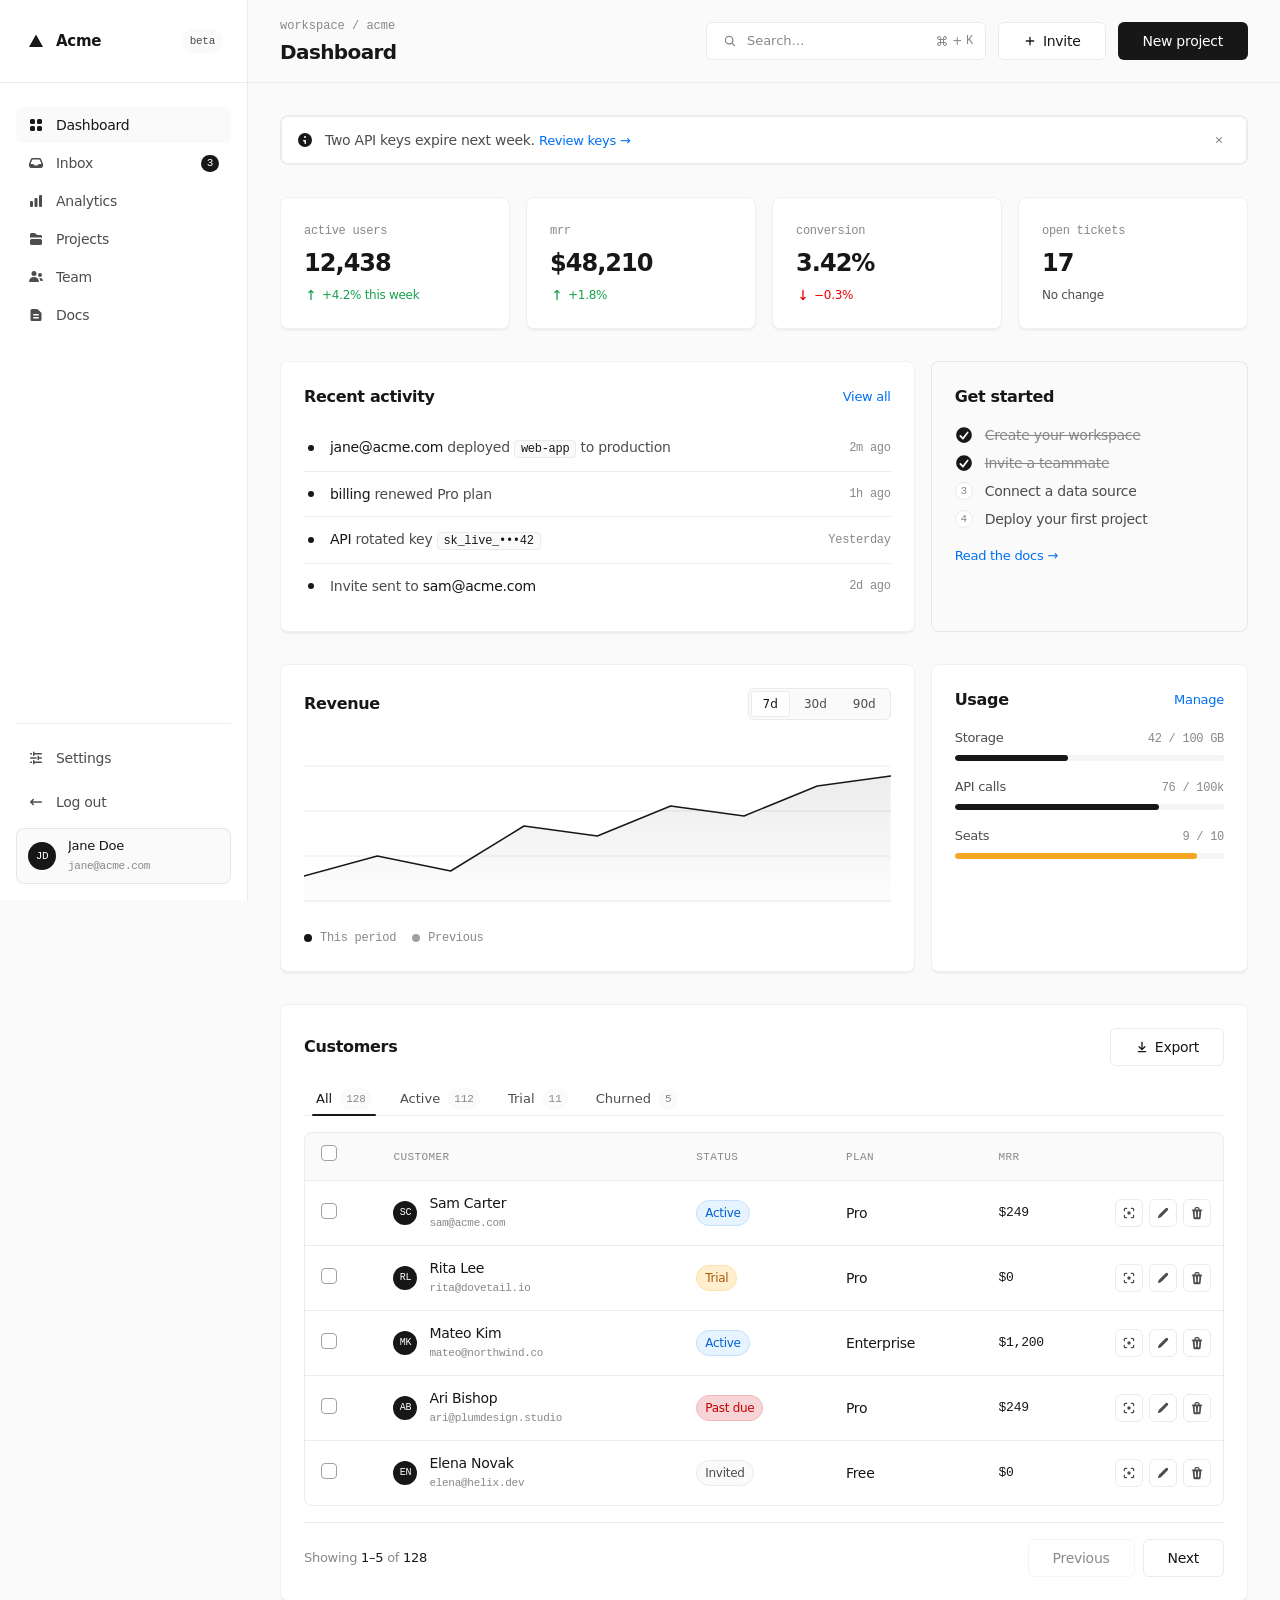
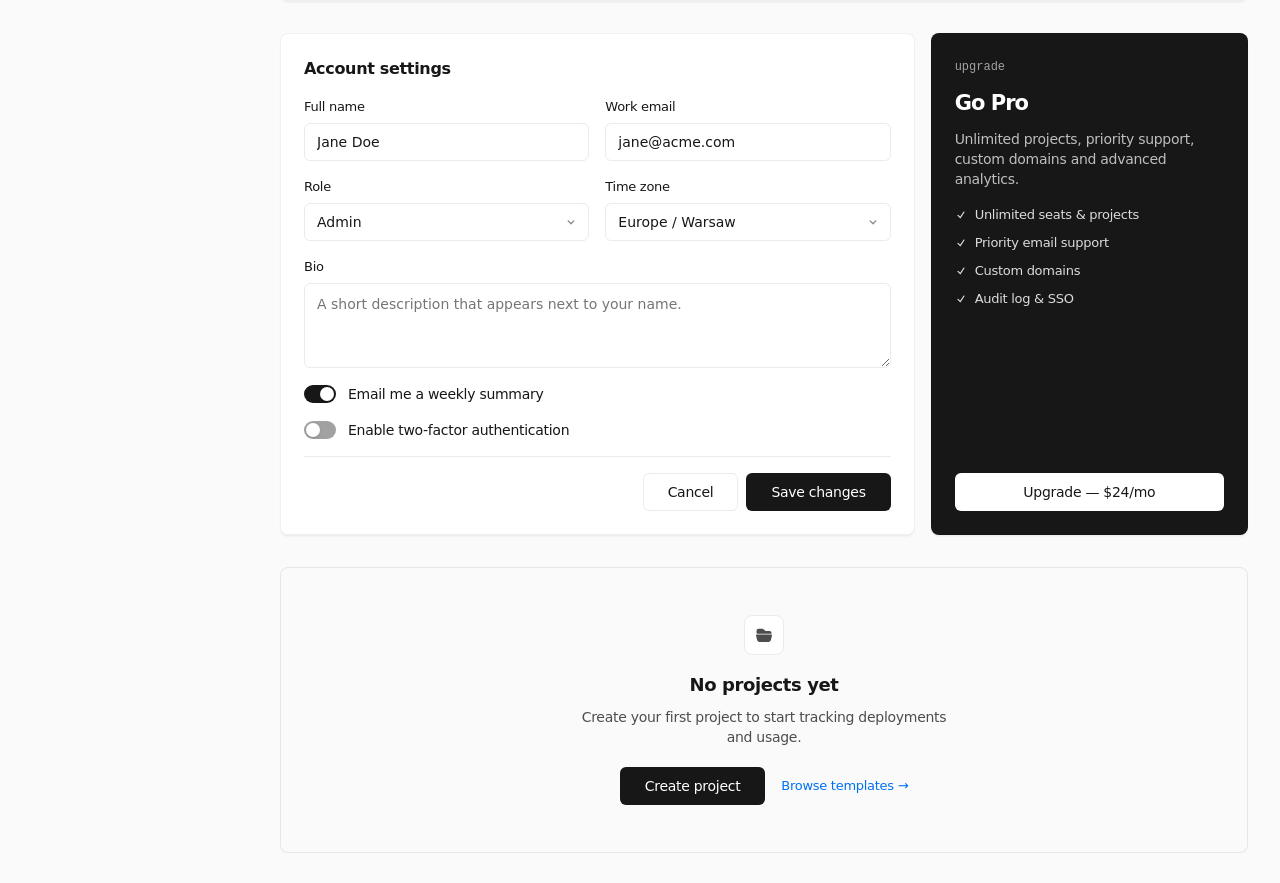
==== dashboard.html @ 56c43ab3 "updated pages" ====
<!doctype html>
<html lang="en">
  <head>
    <meta charset="utf-8" />
    <meta name="viewport" content="width=device-width, initial-scale=1" />
    <title>Dashboard — SaaS Template</title>
    <link rel="stylesheet" href="styles.css" />
  </head>
  <body>
    <a class="skip-link" href="#main">Skip to content</a>

    <div class="app">
      <!-- ─────────────── SIDEBAR ─────────────── -->
      <aside class="sidebar" id="sidebar" aria-label="Primary">
        <div class="sidebar__brand">
          <span class="brand-mark" aria-hidden="true">
            <!-- triangle logo -->
            <svg viewBox="0 0 16 16" fill="currentColor" aria-hidden="true">
              <path d="M8 1.5 15 14H1L8 1.5Z" />
            </svg>
          </span>
          <span class="brand-name">Acme</span>
          <span class="brand-badge">beta</span>
        </div>

        <nav class="sidebar__nav" aria-label="Main">
          <ul>
            <li>
              <a class="nav-row is-active" href="#" aria-current="page">
                <!-- heroicons:micro squares-2x2 -->
                <svg class="nav-row__icon" viewBox="0 0 16 16" fill="currentColor" aria-hidden="true">
                  <path d="M3.5 2A1.5 1.5 0 0 0 2 3.5v2A1.5 1.5 0 0 0 3.5 7h2A1.5 1.5 0 0 0 7 5.5v-2A1.5 1.5 0 0 0 5.5 2h-2ZM3.5 9A1.5 1.5 0 0 0 2 10.5v2A1.5 1.5 0 0 0 3.5 14h2A1.5 1.5 0 0 0 7 12.5v-2A1.5 1.5 0 0 0 5.5 9h-2ZM9 3.5A1.5 1.5 0 0 1 10.5 2h2A1.5 1.5 0 0 1 14 3.5v2A1.5 1.5 0 0 1 12.5 7h-2A1.5 1.5 0 0 1 9 5.5v-2ZM10.5 9A1.5 1.5 0 0 0 9 10.5v2a1.5 1.5 0 0 0 1.5 1.5h2a1.5 1.5 0 0 0 1.5-1.5v-2A1.5 1.5 0 0 0 12.5 9h-2Z" />
                </svg>
                <span>Dashboard</span>
              </a>
            </li>
            <li>
              <a class="nav-row" href="#">
                <!-- heroicons:micro inbox -->
                <svg class="nav-row__icon" viewBox="0 0 16 16" fill="currentColor" aria-hidden="true">
                  <path fill-rule="evenodd" d="M4.784 3A2.25 2.25 0 0 0 2.68 4.449L1.147 8.475A2.25 2.25 0 0 0 1 9.276v1.474A2.25 2.25 0 0 0 3.25 13h9.5A2.25 2.25 0 0 0 15 10.75V9.276c0-.274-.05-.545-.147-.801l-1.534-4.026A2.25 2.25 0 0 0 11.216 3H4.784Zm-.701 1.983a.75.75 0 0 1 .7-.483h6.433a.75.75 0 0 1 .701.483L13.447 9h-2.412a1 1 0 0 0-.832.445l-.406.61a1 1 0 0 1-.832.445h-1.93a1 1 0 0 1-.832-.445l-.406-.61A1 1 0 0 0 4.965 9H2.553l1.53-4.017Z" clip-rule="evenodd" />
                </svg>
                <span>Inbox</span>
                <span class="nav-row__badge">3</span>
              </a>
            </li>
            <li>
              <a class="nav-row" href="#">
                <!-- heroicons:micro chart-bar -->
                <svg class="nav-row__icon" viewBox="0 0 16 16" fill="currentColor" aria-hidden="true">
                  <path d="M12 2a1 1 0 0 0-1 1v10a1 1 0 0 0 1 1h1a1 1 0 0 0 1-1V3a1 1 0 0 0-1-1h-1ZM6.5 6a1 1 0 0 1 1-1h1a1 1 0 0 1 1 1v7a1 1 0 0 1-1 1h-1a1 1 0 0 1-1-1V6ZM2 9a1 1 0 0 1 1-1h1a1 1 0 0 1 1 1v4a1 1 0 0 1-1 1H3a1 1 0 0 1-1-1V9Z" />
                </svg>
                <span>Analytics</span>
              </a>
            </li>
            <li>
              <a class="nav-row" href="#">
                <!-- heroicons:micro folder -->
                <svg class="nav-row__icon" viewBox="0 0 16 16" fill="currentColor" aria-hidden="true">
                  <path d="M2 3.5A1.5 1.5 0 0 1 3.5 2h2.879a1.5 1.5 0 0 1 1.06.44l1.122 1.12A1.5 1.5 0 0 0 9.62 4H12.5A1.5 1.5 0 0 1 14 5.5v1.401a2.986 2.986 0 0 0-1.5-.401h-9c-.546 0-1.059.146-1.5.401V3.5ZM2 9.5v3A1.5 1.5 0 0 0 3.5 14h9a1.5 1.5 0 0 0 1.5-1.5v-3A1.5 1.5 0 0 0 12.5 8h-9A1.5 1.5 0 0 0 2 9.5Z" />
                </svg>
                <span>Projects</span>
              </a>
            </li>
            <li>
              <a class="nav-row" href="#">
                <!-- heroicons:micro users -->
                <svg class="nav-row__icon" viewBox="0 0 16 16" fill="currentColor" aria-hidden="true">
                  <path d="M8.5 4.5a2.5 2.5 0 1 1-5 0 2.5 2.5 0 0 1 5 0ZM10.9 12.006c.11.542-.348.994-.9.994H2c-.553 0-1.01-.452-.902-.994a5.002 5.002 0 0 1 9.803 0ZM14.002 12h-1.59a2.556 2.556 0 0 0-.04-.29 6.476 6.476 0 0 0-1.167-2.603 3.002 3.002 0 0 1 3.633 1.911c.18.522-.283.982-.836.982ZM12 8a2 2 0 1 0 0-4 2 2 0 0 0 0 4Z" />
                </svg>
                <span>Team</span>
              </a>
            </li>
            <li>
              <a class="nav-row" href="#">
                <!-- heroicons:micro document-text -->
                <svg class="nav-row__icon" viewBox="0 0 16 16" fill="currentColor" aria-hidden="true">
                  <path fill-rule="evenodd" d="M4 2a1.5 1.5 0 0 0-1.5 1.5v9A1.5 1.5 0 0 0 4 14h8a1.5 1.5 0 0 0 1.5-1.5V6.621a1.5 1.5 0 0 0-.44-1.06L9.94 2.439A1.5 1.5 0 0 0 8.878 2H4Zm1 5.75A.75.75 0 0 1 5.75 7h4.5a.75.75 0 0 1 0 1.5h-4.5A.75.75 0 0 1 5 7.75Zm0 3a.75.75 0 0 1 .75-.75h4.5a.75.75 0 0 1 0 1.5h-4.5a.75.75 0 0 1-.75-.75Z" clip-rule="evenodd" />
                </svg>
                <span>Docs</span>
              </a>
            </li>
          </ul>
        </nav>

        <!-- ─── footer of sidebar: settings + user + logout ─── -->
        <div class="sidebar__foot">
          <a class="nav-row" href="#">
            <!-- heroicons:micro adjustments-horizontal -->
            <svg class="nav-row__icon" viewBox="0 0 16 16" fill="currentColor" aria-hidden="true">
              <path d="M6.5 2.25a.75.75 0 0 0-1.5 0v3a.75.75 0 0 0 1.5 0V4.5h6.75a.75.75 0 0 0 0-1.5H6.5v-.75ZM11 6.5a.75.75 0 0 0-1.5 0v3a.75.75 0 0 0 1.5 0v-.75h2.25a.75.75 0 0 0 0-1.5H11V6.5ZM5.75 10a.75.75 0 0 1 .75.75v.75h6.75a.75.75 0 0 1 0 1.5H6.5v.75a.75.75 0 0 1-1.5 0v-3a.75.75 0 0 1 .75-.75ZM2.75 7.25H8.5v1.5H2.75a.75.75 0 0 1 0-1.5ZM4 3H2.75a.75.75 0 0 0 0 1.5H4V3ZM2.75 11.5H4V13H2.75a.75.75 0 0 1 0-1.5Z" />
            </svg>
            <span>Settings</span>
          </a>

          <a class="nav-row" href="#" id="signOut">
            <!-- heroicons:micro arrow-long-left -->
            <svg class="nav-row__icon" viewBox="0 0 16 16" fill="currentColor" aria-hidden="true">
              <path fill-rule="evenodd" d="M14 8a.75.75 0 0 1-.75.75H4.56l1.22 1.22a.75.75 0 1 1-1.06 1.06l-2.5-2.5a.75.75 0 0 1 0-1.06l2.5-2.5a.75.75 0 0 1 1.06 1.06L4.56 7.25h8.69A.75.75 0 0 1 14 8Z" clip-rule="evenodd" />
            </svg>
            <span>Log out</span>
          </a>

          <div class="user-card">
            <span class="avatar" aria-hidden="true">JD</span>
            <span class="user-card__meta">
              <span class="user-card__name">Jane Doe</span>
              <span class="user-card__email">jane@acme.com</span>
            </span>
          </div>
        </div>
      </aside>

      <!-- ─────────────── MAIN ─────────────── -->
      <main class="main" id="main">
        <!-- top bar -->
        <header class="topbar">
          <button class="menu-toggle" type="button" aria-label="Open menu" aria-controls="sidebar" aria-expanded="false">
            <!-- heroicons:micro bars-3 -->
            <svg viewBox="0 0 16 16" fill="currentColor" aria-hidden="true">
              <path fill-rule="evenodd" d="M2 3.75A.75.75 0 0 1 2.75 3h10.5a.75.75 0 0 1 0 1.5H2.75A.75.75 0 0 1 2 3.75ZM2 8a.75.75 0 0 1 .75-.75h10.5a.75.75 0 0 1 0 1.5H2.75A.75.75 0 0 1 2 8Zm0 4.25a.75.75 0 0 1 .75-.75h10.5a.75.75 0 0 1 0 1.5H2.75a.75.75 0 0 1-.75-.75Z" clip-rule="evenodd" />
            </svg>
          </button>
          <div class="topbar__title">
            <span class="eyebrow">Workspace / Acme</span>
            <h1>Dashboard</h1>
          </div>

          <div class="topbar__actions">
            <label class="search">
              <svg viewBox="0 0 16 16" fill="currentColor" aria-hidden="true">
                <path fill-rule="evenodd" d="M9.965 11.026a5 5 0 1 1 1.06-1.06l2.755 2.754a.75.75 0 1 1-1.06 1.06l-2.755-2.754ZM10.5 7a3.5 3.5 0 1 1-7 0 3.5 3.5 0 0 1 7 0Z" clip-rule="evenodd" />
              </svg>
              <input type="search" placeholder="Search…" aria-label="Search" />
              <span class="kbd-group" aria-hidden="true">
                <kbd>
                  <svg viewBox="0 0 16 16" fill="none" stroke="currentColor" stroke-width="1.33" stroke-linecap="round" stroke-linejoin="round" aria-hidden="true">
                    <path d="M12 2a2 2 0 0 0-2 2v8a2 2 0 0 0 2 2 2 2 0 0 0 2-2 2 2 0 0 0-2-2H4a2 2 0 0 0-2 2 2 2 0 0 0 2 2 2 2 0 0 0 2-2V4a2 2 0 0 0-2-2 2 2 0 0 0-2 2 2 2 0 0 0 2 2h8a2 2 0 0 0 2-2 2 2 0 0 0-2-2z" />
                  </svg>
                </kbd>
                <span class="kbd-sep">+</span>
                <kbd>K</kbd>
              </span>
            </label>
            <button class="btn btn--secondary" type="button">
              <!-- heroicons:micro plus -->
              <svg viewBox="0 0 16 16" fill="currentColor" aria-hidden="true">
                <path d="M8.75 3.75a.75.75 0 0 0-1.5 0v3.5h-3.5a.75.75 0 0 0 0 1.5h3.5v3.5a.75.75 0 0 0 1.5 0v-3.5h3.5a.75.75 0 0 0 0-1.5h-3.5v-3.5Z" />
              </svg>
              Invite
            </button>
            <button class="btn btn--primary" type="button">New project</button>
          </div>
        </header>

        <!-- content -->
        <section class="content">
          <!-- ─── alert banner ─── -->
          <div class="alert" role="status">
            <svg class="alert__icon" viewBox="0 0 16 16" fill="currentColor" aria-hidden="true">
              <path fill-rule="evenodd" d="M15 8A7 7 0 1 1 1 8a7 7 0 0 1 14 0ZM9 5a1 1 0 1 1-2 0 1 1 0 0 1 2 0ZM6.75 8a.75.75 0 0 0 0 1.5h.75v1.75a.75.75 0 0 0 1.5 0v-2.5A.75.75 0 0 0 8.25 8h-1.5Z" clip-rule="evenodd" />
            </svg>
            <span class="alert__msg">
              Two API keys expire next week.
              <a class="link" href="#">Review keys →</a>
            </span>
            <button class="alert__close" type="button" aria-label="Dismiss">
              <!-- heroicons:micro x-mark -->
              <svg viewBox="0 0 16 16" fill="currentColor" aria-hidden="true">
                <path d="M5.28 4.22a.75.75 0 0 0-1.06 1.06L6.94 8l-2.72 2.72a.75.75 0 1 0 1.06 1.06L8 9.06l2.72 2.72a.75.75 0 1 0 1.06-1.06L9.06 8l2.72-2.72a.75.75 0 0 0-1.06-1.06L8 6.94 5.28 4.22Z" />
              </svg>
            </button>
          </div>

          <!-- stat row -->
          <div class="stat-grid">
            <article class="stat-card">
              <span class="stat-card__label">Active users</span>
              <span class="stat-card__value">12,438</span>
              <span class="stat-card__delta is-up">
                <svg class="stat-card__delta-icon" viewBox="0 0 16 16" fill="currentColor" aria-hidden="true">
                  <path fill-rule="evenodd" d="M8 14a.75.75 0 0 0 .75-.75V4.56l1.22 1.22a.75.75 0 1 0 1.06-1.06l-2.5-2.5a.75.75 0 0 0-1.06 0l-2.5 2.5a.75.75 0 0 0 1.06 1.06l1.22-1.22v8.69c0 .414.336.75.75.75Z" clip-rule="evenodd" />
                </svg>
                +4.2% this week
              </span>
            </article>
            <article class="stat-card">
              <span class="stat-card__label">MRR</span>
              <span class="stat-card__value">$48,210</span>
              <span class="stat-card__delta is-up">
                <svg class="stat-card__delta-icon" viewBox="0 0 16 16" fill="currentColor" aria-hidden="true">
                  <path fill-rule="evenodd" d="M8 14a.75.75 0 0 0 .75-.75V4.56l1.22 1.22a.75.75 0 1 0 1.06-1.06l-2.5-2.5a.75.75 0 0 0-1.06 0l-2.5 2.5a.75.75 0 0 0 1.06 1.06l1.22-1.22v8.69c0 .414.336.75.75.75Z" clip-rule="evenodd" />
                </svg>
                +1.8%
              </span>
            </article>
            <article class="stat-card">
              <span class="stat-card__label">Conversion</span>
              <span class="stat-card__value">3.42%</span>
              <span class="stat-card__delta is-down">
                <svg class="stat-card__delta-icon" viewBox="0 0 16 16" fill="currentColor" aria-hidden="true">
                  <path fill-rule="evenodd" d="M8 2a.75.75 0 0 1 .75.75v8.69l1.22-1.22a.75.75 0 1 1 1.06 1.06l-2.5 2.5a.75.75 0 0 1-1.06 0l-2.5-2.5a.75.75 0 1 1 1.06-1.06l1.22 1.22V2.75A.75.75 0 0 1 8 2Z" clip-rule="evenodd" />
                </svg>
                −0.3%
              </span>
            </article>
            <article class="stat-card">
              <span class="stat-card__label">Open tickets</span>
              <span class="stat-card__value">17</span>
              <span class="stat-card__delta">No change</span>
            </article>
          </div>

          <!-- panel + side -->
          <div class="panel-grid">
            <section class="panel">
              <header class="panel__head">
                <h2>Recent activity</h2>
                <a class="link" href="#">View all</a>
              </header>
              <ul class="activity">
                <li>
                  <span class="dot" aria-hidden="true"></span>
                  <span class="activity__main">
                    <strong>jane@acme.com</strong> deployed
                    <code>web-app</code> to production
                  </span>
                  <span class="activity__time">2m ago</span>
                </li>
                <li>
                  <span class="dot" aria-hidden="true"></span>
                  <span class="activity__main">
                    <strong>billing</strong> renewed Pro plan
                  </span>
                  <span class="activity__time">1h ago</span>
                </li>
                <li>
                  <span class="dot" aria-hidden="true"></span>
                  <span class="activity__main">
                    <strong>API</strong> rotated key
                    <code>sk_live_•••42</code>
                  </span>
                  <span class="activity__time">Yesterday</span>
                </li>
                <li>
                  <span class="dot" aria-hidden="true"></span>
                  <span class="activity__main">
                    Invite sent to <strong>sam@acme.com</strong>
                  </span>
                  <span class="activity__time">2d ago</span>
                </li>
              </ul>
            </section>

            <aside class="panel panel--soft">
              <header class="panel__head">
                <h2>Get started</h2>
              </header>
              <ol class="checklist">
                <li class="is-done">Create your workspace</li>
                <li class="is-done">Invite a teammate</li>
                <li>Connect a data source</li>
                <li>Deploy your first project</li>
              </ol>
              <a class="link" href="#">Read the docs →</a>
            </aside>
          </div>

          <!-- ─── chart + usage ─── -->
          <div class="panel-grid panel-grid--2-1">
            <section class="panel">
              <header class="panel__head">
                <h2>Revenue</h2>
                <div class="segmented" role="tablist" aria-label="Range">
                  <button class="segmented__btn is-active" type="button">7d</button>
                  <button class="segmented__btn" type="button">30d</button>
                  <button class="segmented__btn" type="button">90d</button>
                </div>
              </header>
              <svg class="chart" viewBox="0 0 600 180" preserveAspectRatio="none" aria-hidden="true">
                <defs>
                  <linearGradient id="chartFill" x1="0" x2="0" y1="0" y2="1">
                    <stop offset="0" stop-color="#171717" stop-opacity="0.08" />
                    <stop offset="1" stop-color="#171717" stop-opacity="0" />
                  </linearGradient>
                </defs>
                <g stroke="#ebebeb" stroke-width="1">
                  <line x1="0" y1="30" x2="600" y2="30" />
                  <line x1="0" y1="75" x2="600" y2="75" />
                  <line x1="0" y1="120" x2="600" y2="120" />
                  <line x1="0" y1="165" x2="600" y2="165" />
                </g>
                <path d="M0,140 L75,120 L150,135 L225,90 L300,100 L375,70 L450,80 L525,50 L600,40 L600,180 L0,180 Z" fill="url(#chartFill)" />
                <polyline points="0,140 75,120 150,135 225,90 300,100 375,70 450,80 525,50 600,40" fill="none" stroke="#171717" stroke-width="1.5" stroke-linecap="round" stroke-linejoin="round" />
              </svg>
              <ul class="legend">
                <li><span class="legend__swatch" style="background:#171717"></span>This period</li>
                <li><span class="legend__swatch" style="background:#a1a1a1"></span>Previous</li>
              </ul>
            </section>

            <aside class="panel">
              <header class="panel__head">
                <h2>Usage</h2>
                <a class="link" href="#">Manage</a>
              </header>
              <ul class="usage">
                <li>
                  <div class="usage__meta">
                    <span>Storage</span>
                    <span class="usage__val">42 / 100 GB</span>
                  </div>
                  <div class="progress"><div class="progress__fill" style="width:42%"></div></div>
                </li>
                <li>
                  <div class="usage__meta">
                    <span>API calls</span>
                    <span class="usage__val">76 / 100k</span>
                  </div>
                  <div class="progress"><div class="progress__fill" style="width:76%"></div></div>
                </li>
                <li>
                  <div class="usage__meta">
                    <span>Seats</span>
                    <span class="usage__val">9 / 10</span>
                  </div>
                  <div class="progress"><div class="progress__fill is-warn" style="width:90%"></div></div>
                </li>
              </ul>
            </aside>
          </div>

          <!-- ─── tabs + data table + pagination ─── -->
          <section class="panel">
            <header class="panel__head">
              <h2>Customers</h2>
              <div class="row-actions">
                <button class="btn btn--secondary" type="button">
                  <svg viewBox="0 0 16 16" fill="currentColor" aria-hidden="true">
                    <path d="M8 1.75a.75.75 0 0 1 .75.75v6.69l1.97-1.97a.75.75 0 1 1 1.06 1.06l-3.25 3.25a.75.75 0 0 1-1.06 0L4.22 8.28a.75.75 0 0 1 1.06-1.06l1.97 1.97V2.5A.75.75 0 0 1 8 1.75Z" />
                    <path d="M3 13.25a.75.75 0 0 1 .75-.75h8.5a.75.75 0 0 1 0 1.5h-8.5a.75.75 0 0 1-.75-.75Z" />
                  </svg>
                  Export
                </button>
              </div>
            </header>

            <div class="tabs" role="tablist">
              <button class="tab is-active" type="button">All <span class="tab__count">128</span></button>
              <button class="tab" type="button">Active <span class="tab__count">112</span></button>
              <button class="tab" type="button">Trial <span class="tab__count">11</span></button>
              <button class="tab" type="button">Churned <span class="tab__count">5</span></button>
            </div>

            <div class="table-wrap">
              <table class="data-table">
                <thead>
                  <tr>
                    <th><label class="checkbox"><input type="checkbox" /><span></span></label></th>
                    <th>Customer</th>
                    <th>Status</th>
                    <th>Plan</th>
                    <th class="ta-right">MRR</th>
                    <th></th>
                  </tr>
                </thead>
                <tbody>
                  <tr>
                    <td><label class="checkbox"><input type="checkbox" /><span></span></label></td>
                    <td>
                      <div class="user-cell">
                        <span class="avatar avatar--sm">SC</span>
                        <span class="user-cell__meta">
                          <strong>Sam Carter</strong>
                          <span>sam@acme.com</span>
                        </span>
                      </div>
                    </td>
                    <td><span class="badge badge--success">Active</span></td>
                    <td>Pro</td>
                    <td class="ta-right ta-mono">$249</td>
                    <td class="ta-right">
                      <div class="table-actions">
                        <button class="icon-btn" type="button" aria-label="View"><svg xmlns="http://www.w3.org/2000/svg" viewBox="0 0 16 16" fill="currentColor" aria-hidden="true"><path d="M3.75 2A1.75 1.75 0 0 0 2 3.75v1.5a.75.75 0 0 0 1.5 0v-1.5a.25.25 0 0 1 .25-.25h1.5a.75.75 0 0 0 0-1.5h-1.5ZM10.75 2a.75.75 0 0 0 0 1.5h1.5a.25.25 0 0 1 .25.25v1.5a.75.75 0 0 0 1.5 0v-1.5A1.75 1.75 0 0 0 12.25 2h-1.5ZM3.5 10.75a.75.75 0 0 0-1.5 0v1.5c0 .966.784 1.75 1.75 1.75h1.5a.75.75 0 0 0 0-1.5h-1.5a.25.25 0 0 1-.25-.25v-1.5ZM14 10.75a.75.75 0 0 0-1.5 0v1.5a.25.25 0 0 1-.25.25h-1.5a.75.75 0 0 0 0 1.5h1.5A1.75 1.75 0 0 0 14 12.25v-1.5ZM8 10a2 2 0 1 0 0-4 2 2 0 0 0 0 4Z"/></svg></button>
                        <button class="icon-btn" type="button" aria-label="Edit"><svg xmlns="http://www.w3.org/2000/svg" viewBox="0 0 16 16" fill="currentColor" aria-hidden="true"><path fill-rule="evenodd" d="M11.013 2.513a1.75 1.75 0 0 1 2.475 2.474L6.226 12.25a2.751 2.751 0 0 1-.892.596l-2.047.848a.75.75 0 0 1-.98-.98l.848-2.047a2.75 2.75 0 0 1 .596-.892l7.262-7.261Z" clip-rule="evenodd"/></svg></button>
                        <button class="icon-btn" type="button" aria-label="Delete"><svg xmlns="http://www.w3.org/2000/svg" viewBox="0 0 16 16" fill="currentColor" aria-hidden="true"><path fill-rule="evenodd" d="M5 3.25V4H2.75a.75.75 0 0 0 0 1.5h.3l.815 8.15A1.5 1.5 0 0 0 5.357 15h5.285a1.5 1.5 0 0 0 1.493-1.35l.815-8.15h.3a.75.75 0 0 0 0-1.5H11v-.75A2.25 2.25 0 0 0 8.75 1h-1.5A2.25 2.25 0 0 0 5 3.25Zm2.25-.75a.75.75 0 0 0-.75.75V4h3v-.75a.75.75 0 0 0-.75-.75h-1.5ZM6.05 6a.75.75 0 0 1 .787.713l.275 5.5a.75.75 0 0 1-1.498.075l-.275-5.5A.75.75 0 0 1 6.05 6Zm3.9 0a.75.75 0 0 1 .712.787l-.275 5.5a.75.75 0 0 1-1.498-.075l.275-5.5a.75.75 0 0 1 .786-.711Z" clip-rule="evenodd"/></svg></button>
                      </div>
                    </td>
                  </tr>
                  <tr>
                    <td><label class="checkbox"><input type="checkbox" /><span></span></label></td>
                    <td>
                      <div class="user-cell">
                        <span class="avatar avatar--sm">RL</span>
                        <span class="user-cell__meta">
                          <strong>Rita Lee</strong>
                          <span>rita@dovetail.io</span>
                        </span>
                      </div>
                    </td>
                    <td><span class="badge badge--warning">Trial</span></td>
                    <td>Pro</td>
                    <td class="ta-right ta-mono">$0</td>
                    <td class="ta-right">
                      <div class="table-actions">
                        <button class="icon-btn" type="button" aria-label="View"><svg xmlns="http://www.w3.org/2000/svg" viewBox="0 0 16 16" fill="currentColor" aria-hidden="true"><path d="M3.75 2A1.75 1.75 0 0 0 2 3.75v1.5a.75.75 0 0 0 1.5 0v-1.5a.25.25 0 0 1 .25-.25h1.5a.75.75 0 0 0 0-1.5h-1.5ZM10.75 2a.75.75 0 0 0 0 1.5h1.5a.25.25 0 0 1 .25.25v1.5a.75.75 0 0 0 1.5 0v-1.5A1.75 1.75 0 0 0 12.25 2h-1.5ZM3.5 10.75a.75.75 0 0 0-1.5 0v1.5c0 .966.784 1.75 1.75 1.75h1.5a.75.75 0 0 0 0-1.5h-1.5a.25.25 0 0 1-.25-.25v-1.5ZM14 10.75a.75.75 0 0 0-1.5 0v1.5a.25.25 0 0 1-.25.25h-1.5a.75.75 0 0 0 0 1.5h1.5A1.75 1.75 0 0 0 14 12.25v-1.5ZM8 10a2 2 0 1 0 0-4 2 2 0 0 0 0 4Z"/></svg></button>
                        <button class="icon-btn" type="button" aria-label="Edit"><svg xmlns="http://www.w3.org/2000/svg" viewBox="0 0 16 16" fill="currentColor" aria-hidden="true"><path fill-rule="evenodd" d="M11.013 2.513a1.75 1.75 0 0 1 2.475 2.474L6.226 12.25a2.751 2.751 0 0 1-.892.596l-2.047.848a.75.75 0 0 1-.98-.98l.848-2.047a2.75 2.75 0 0 1 .596-.892l7.262-7.261Z" clip-rule="evenodd"/></svg></button>
                        <button class="icon-btn" type="button" aria-label="Delete"><svg xmlns="http://www.w3.org/2000/svg" viewBox="0 0 16 16" fill="currentColor" aria-hidden="true"><path fill-rule="evenodd" d="M5 3.25V4H2.75a.75.75 0 0 0 0 1.5h.3l.815 8.15A1.5 1.5 0 0 0 5.357 15h5.285a1.5 1.5 0 0 0 1.493-1.35l.815-8.15h.3a.75.75 0 0 0 0-1.5H11v-.75A2.25 2.25 0 0 0 8.75 1h-1.5A2.25 2.25 0 0 0 5 3.25Zm2.25-.75a.75.75 0 0 0-.75.75V4h3v-.75a.75.75 0 0 0-.75-.75h-1.5ZM6.05 6a.75.75 0 0 1 .787.713l.275 5.5a.75.75 0 0 1-1.498.075l-.275-5.5A.75.75 0 0 1 6.05 6Zm3.9 0a.75.75 0 0 1 .712.787l-.275 5.5a.75.75 0 0 1-1.498-.075l.275-5.5a.75.75 0 0 1 .786-.711Z" clip-rule="evenodd"/></svg></button>
                      </div>
                    </td>
                  </tr>
                  <tr>
                    <td><label class="checkbox"><input type="checkbox" /><span></span></label></td>
                    <td>
                      <div class="user-cell">
                        <span class="avatar avatar--sm">MK</span>
                        <span class="user-cell__meta">
                          <strong>Mateo Kim</strong>
                          <span>mateo@northwind.co</span>
                        </span>
                      </div>
                    </td>
                    <td><span class="badge badge--success">Active</span></td>
                    <td>Enterprise</td>
                    <td class="ta-right ta-mono">$1,200</td>
                    <td class="ta-right">
                      <div class="table-actions">
                        <button class="icon-btn" type="button" aria-label="View"><svg xmlns="http://www.w3.org/2000/svg" viewBox="0 0 16 16" fill="currentColor" aria-hidden="true"><path d="M3.75 2A1.75 1.75 0 0 0 2 3.75v1.5a.75.75 0 0 0 1.5 0v-1.5a.25.25 0 0 1 .25-.25h1.5a.75.75 0 0 0 0-1.5h-1.5ZM10.75 2a.75.75 0 0 0 0 1.5h1.5a.25.25 0 0 1 .25.25v1.5a.75.75 0 0 0 1.5 0v-1.5A1.75 1.75 0 0 0 12.25 2h-1.5ZM3.5 10.75a.75.75 0 0 0-1.5 0v1.5c0 .966.784 1.75 1.75 1.75h1.5a.75.75 0 0 0 0-1.5h-1.5a.25.25 0 0 1-.25-.25v-1.5ZM14 10.75a.75.75 0 0 0-1.5 0v1.5a.25.25 0 0 1-.25.25h-1.5a.75.75 0 0 0 0 1.5h1.5A1.75 1.75 0 0 0 14 12.25v-1.5ZM8 10a2 2 0 1 0 0-4 2 2 0 0 0 0 4Z"/></svg></button>
                        <button class="icon-btn" type="button" aria-label="Edit"><svg xmlns="http://www.w3.org/2000/svg" viewBox="0 0 16 16" fill="currentColor" aria-hidden="true"><path fill-rule="evenodd" d="M11.013 2.513a1.75 1.75 0 0 1 2.475 2.474L6.226 12.25a2.751 2.751 0 0 1-.892.596l-2.047.848a.75.75 0 0 1-.98-.98l.848-2.047a2.75 2.75 0 0 1 .596-.892l7.262-7.261Z" clip-rule="evenodd"/></svg></button>
                        <button class="icon-btn" type="button" aria-label="Delete"><svg xmlns="http://www.w3.org/2000/svg" viewBox="0 0 16 16" fill="currentColor" aria-hidden="true"><path fill-rule="evenodd" d="M5 3.25V4H2.75a.75.75 0 0 0 0 1.5h.3l.815 8.15A1.5 1.5 0 0 0 5.357 15h5.285a1.5 1.5 0 0 0 1.493-1.35l.815-8.15h.3a.75.75 0 0 0 0-1.5H11v-.75A2.25 2.25 0 0 0 8.75 1h-1.5A2.25 2.25 0 0 0 5 3.25Zm2.25-.75a.75.75 0 0 0-.75.75V4h3v-.75a.75.75 0 0 0-.75-.75h-1.5ZM6.05 6a.75.75 0 0 1 .787.713l.275 5.5a.75.75 0 0 1-1.498.075l-.275-5.5A.75.75 0 0 1 6.05 6Zm3.9 0a.75.75 0 0 1 .712.787l-.275 5.5a.75.75 0 0 1-1.498-.075l.275-5.5a.75.75 0 0 1 .786-.711Z" clip-rule="evenodd"/></svg></button>
                      </div>
                    </td>
                  </tr>
                  <tr>
                    <td><label class="checkbox"><input type="checkbox" /><span></span></label></td>
                    <td>
                      <div class="user-cell">
                        <span class="avatar avatar--sm">AB</span>
                        <span class="user-cell__meta">
                          <strong>Ari Bishop</strong>
                          <span>ari@plumdesign.studio</span>
                        </span>
                      </div>
                    </td>
                    <td><span class="badge badge--error">Past due</span></td>
                    <td>Pro</td>
                    <td class="ta-right ta-mono">$249</td>
                    <td class="ta-right">
                      <div class="table-actions">
                        <button class="icon-btn" type="button" aria-label="View"><svg xmlns="http://www.w3.org/2000/svg" viewBox="0 0 16 16" fill="currentColor" aria-hidden="true"><path d="M3.75 2A1.75 1.75 0 0 0 2 3.75v1.5a.75.75 0 0 0 1.5 0v-1.5a.25.25 0 0 1 .25-.25h1.5a.75.75 0 0 0 0-1.5h-1.5ZM10.75 2a.75.75 0 0 0 0 1.5h1.5a.25.25 0 0 1 .25.25v1.5a.75.75 0 0 0 1.5 0v-1.5A1.75 1.75 0 0 0 12.25 2h-1.5ZM3.5 10.75a.75.75 0 0 0-1.5 0v1.5c0 .966.784 1.75 1.75 1.75h1.5a.75.75 0 0 0 0-1.5h-1.5a.25.25 0 0 1-.25-.25v-1.5ZM14 10.75a.75.75 0 0 0-1.5 0v1.5a.25.25 0 0 1-.25.25h-1.5a.75.75 0 0 0 0 1.5h1.5A1.75 1.75 0 0 0 14 12.25v-1.5ZM8 10a2 2 0 1 0 0-4 2 2 0 0 0 0 4Z"/></svg></button>
                        <button class="icon-btn" type="button" aria-label="Edit"><svg xmlns="http://www.w3.org/2000/svg" viewBox="0 0 16 16" fill="currentColor" aria-hidden="true"><path fill-rule="evenodd" d="M11.013 2.513a1.75 1.75 0 0 1 2.475 2.474L6.226 12.25a2.751 2.751 0 0 1-.892.596l-2.047.848a.75.75 0 0 1-.98-.98l.848-2.047a2.75 2.75 0 0 1 .596-.892l7.262-7.261Z" clip-rule="evenodd"/></svg></button>
                        <button class="icon-btn" type="button" aria-label="Delete"><svg xmlns="http://www.w3.org/2000/svg" viewBox="0 0 16 16" fill="currentColor" aria-hidden="true"><path fill-rule="evenodd" d="M5 3.25V4H2.75a.75.75 0 0 0 0 1.5h.3l.815 8.15A1.5 1.5 0 0 0 5.357 15h5.285a1.5 1.5 0 0 0 1.493-1.35l.815-8.15h.3a.75.75 0 0 0 0-1.5H11v-.75A2.25 2.25 0 0 0 8.75 1h-1.5A2.25 2.25 0 0 0 5 3.25Zm2.25-.75a.75.75 0 0 0-.75.75V4h3v-.75a.75.75 0 0 0-.75-.75h-1.5ZM6.05 6a.75.75 0 0 1 .787.713l.275 5.5a.75.75 0 0 1-1.498.075l-.275-5.5A.75.75 0 0 1 6.05 6Zm3.9 0a.75.75 0 0 1 .712.787l-.275 5.5a.75.75 0 0 1-1.498-.075l.275-5.5a.75.75 0 0 1 .786-.711Z" clip-rule="evenodd"/></svg></button>
                      </div>
                    </td>
                  </tr>
                  <tr>
                    <td><label class="checkbox"><input type="checkbox" /><span></span></label></td>
                    <td>
                      <div class="user-cell">
                        <span class="avatar avatar--sm">EN</span>
                        <span class="user-cell__meta">
                          <strong>Elena Novak</strong>
                          <span>elena@helix.dev</span>
                        </span>
                      </div>
                    </td>
                    <td><span class="badge">Invited</span></td>
                    <td>Free</td>
                    <td class="ta-right ta-mono">$0</td>
                    <td class="ta-right">
                      <div class="table-actions">
                        <button class="icon-btn" type="button" aria-label="View"><svg xmlns="http://www.w3.org/2000/svg" viewBox="0 0 16 16" fill="currentColor" aria-hidden="true"><path d="M3.75 2A1.75 1.75 0 0 0 2 3.75v1.5a.75.75 0 0 0 1.5 0v-1.5a.25.25 0 0 1 .25-.25h1.5a.75.75 0 0 0 0-1.5h-1.5ZM10.75 2a.75.75 0 0 0 0 1.5h1.5a.25.25 0 0 1 .25.25v1.5a.75.75 0 0 0 1.5 0v-1.5A1.75 1.75 0 0 0 12.25 2h-1.5ZM3.5 10.75a.75.75 0 0 0-1.5 0v1.5c0 .966.784 1.75 1.75 1.75h1.5a.75.75 0 0 0 0-1.5h-1.5a.25.25 0 0 1-.25-.25v-1.5ZM14 10.75a.75.75 0 0 0-1.5 0v1.5a.25.25 0 0 1-.25.25h-1.5a.75.75 0 0 0 0 1.5h1.5A1.75 1.75 0 0 0 14 12.25v-1.5ZM8 10a2 2 0 1 0 0-4 2 2 0 0 0 0 4Z"/></svg></button>
                        <button class="icon-btn" type="button" aria-label="Edit"><svg xmlns="http://www.w3.org/2000/svg" viewBox="0 0 16 16" fill="currentColor" aria-hidden="true"><path fill-rule="evenodd" d="M11.013 2.513a1.75 1.75 0 0 1 2.475 2.474L6.226 12.25a2.751 2.751 0 0 1-.892.596l-2.047.848a.75.75 0 0 1-.98-.98l.848-2.047a2.75 2.75 0 0 1 .596-.892l7.262-7.261Z" clip-rule="evenodd"/></svg></button>
                        <button class="icon-btn" type="button" aria-label="Delete"><svg xmlns="http://www.w3.org/2000/svg" viewBox="0 0 16 16" fill="currentColor" aria-hidden="true"><path fill-rule="evenodd" d="M5 3.25V4H2.75a.75.75 0 0 0 0 1.5h.3l.815 8.15A1.5 1.5 0 0 0 5.357 15h5.285a1.5 1.5 0 0 0 1.493-1.35l.815-8.15h.3a.75.75 0 0 0 0-1.5H11v-.75A2.25 2.25 0 0 0 8.75 1h-1.5A2.25 2.25 0 0 0 5 3.25Zm2.25-.75a.75.75 0 0 0-.75.75V4h3v-.75a.75.75 0 0 0-.75-.75h-1.5ZM6.05 6a.75.75 0 0 1 .787.713l.275 5.5a.75.75 0 0 1-1.498.075l-.275-5.5A.75.75 0 0 1 6.05 6Zm3.9 0a.75.75 0 0 1 .712.787l-.275 5.5a.75.75 0 0 1-1.498-.075l.275-5.5a.75.75 0 0 1 .786-.711Z" clip-rule="evenodd"/></svg></button>
                      </div>
                    </td>
                  </tr>
                </tbody>
              </table>
            </div>

            <footer class="pagination">
              <span class="pagination__meta">Showing <strong>1–5</strong> of <strong>128</strong></span>
              <div class="pagination__controls">
                <button class="btn btn--secondary" type="button" disabled>Previous</button>
                <button class="btn btn--secondary" type="button">Next</button>
              </div>
            </footer>
          </section>

          <!-- ─── settings form + upgrade ─── -->
          <div class="panel-grid panel-grid--2-1">
            <section class="panel">
              <header class="panel__head">
                <h2>Account settings</h2>
              </header>
              <form class="form" onsubmit="event.preventDefault();">
                <div class="form-grid">
                  <div class="form-field">
                    <label for="f-name">Full name</label>
                    <input id="f-name" class="input" type="text" value="Jane Doe" />
                  </div>
                  <div class="form-field">
                    <label for="f-email">Work email</label>
                    <input id="f-email" class="input" type="email" value="jane@acme.com" />
                  </div>
                  <div class="form-field">
                    <label for="f-role">Role</label>
                    <select id="f-role" class="select">
                      <option>Owner</option>
                      <option selected>Admin</option>
                      <option>Member</option>
                      <option>Billing only</option>
                    </select>
                  </div>
                  <div class="form-field">
                    <label for="f-tz">Time zone</label>
                    <select id="f-tz" class="select">
                      <option>UTC</option>
                      <option selected>Europe / Warsaw</option>
                      <option>America / New York</option>
                      <option>Asia / Tokyo</option>
                    </select>
                  </div>
                </div>
                <div class="form-field">
                  <label for="f-bio">Bio</label>
                  <textarea id="f-bio" class="textarea" rows="3" placeholder="A short description that appears next to your name."></textarea>
                </div>
                <label class="toggle">
                  <input type="checkbox" checked />
                  <span class="toggle__track"></span>
                  <span class="toggle__label">Email me a weekly summary</span>
                </label>
                <label class="toggle">
                  <input type="checkbox" />
                  <span class="toggle__track"></span>
                  <span class="toggle__label">Enable two-factor authentication</span>
                </label>
                <div class="form-actions">
                  <button class="btn btn--secondary" type="button">Cancel</button>
                  <button class="btn btn--primary" type="submit">Save changes</button>
                </div>
              </form>
            </section>

            <aside class="panel panel--dark">
              <span class="eyebrow eyebrow--on-dark">Upgrade</span>
              <h2 class="on-dark">Go Pro</h2>
              <p class="on-dark-body">
                Unlimited projects, priority support, custom domains and
                advanced analytics.
              </p>
              <ul class="feature-list">
                <li>Unlimited seats &amp; projects</li>
                <li>Priority email support</li>
                <li>Custom domains</li>
                <li>Audit log &amp; SSO</li>
              </ul>
              <button class="btn btn--on-dark" type="button">Upgrade — $24/mo</button>
            </aside>
          </div>

          <!-- ─── empty state ─── -->
          <section class="panel panel--soft empty-state">
            <span class="empty-state__icon" aria-hidden="true">
              <!-- heroicons:micro folder-open -->
              <svg viewBox="0 0 16 16" fill="currentColor">
                <path d="M2 6.5V4.75A1.75 1.75 0 0 1 3.75 3h2.879c.464 0 .909.184 1.237.513l1.12 1.121a.25.25 0 0 0 .177.074H12.5A1.5 1.5 0 0 1 14 6.207V6.5a.5.5 0 0 1-.146.354l-.354.354A.5.5 0 0 1 13.146 7H2.854a.5.5 0 0 1-.354-.146L2.146 6.5A.5.5 0 0 1 2 6.5Z" />
                <path d="m1.61 8.387.86 3.7A1.75 1.75 0 0 0 4.174 13.5h7.652a1.75 1.75 0 0 0 1.704-1.413l.86-3.7A.75.75 0 0 0 13.66 7.5H2.339a.75.75 0 0 0-.73.887Z" />
              </svg>
            </span>
            <h2>No projects yet</h2>
            <p>Create your first project to start tracking deployments and usage.</p>
            <div class="empty-state__actions">
              <button class="btn btn--primary" type="button">Create project</button>
              <a class="link" href="#">Browse templates →</a>
            </div>
          </section>
        </section>
      </main>
    </div>

    <div class="backdrop" hidden></div>

    <script src="script.js"></script>
  </body>
</html>
---- styles.css ----
/* ───────────────────────────────────────────────
   Design tokens (from DESIGN.md)
   ─────────────────────────────────────────────── */
:root {
  /* color */
  --primary: #171717;
  --on-primary: #ffffff;
  --ink: #171717;
  --body: #4d4d4d;
  --mute: #888888;
  --hairline: #ebebeb;
  --hairline-strong: #a1a1a1;
  --canvas: #ffffff;
  --canvas-soft: #fafafa;
  --canvas-soft-2: #f5f5f5;
  --link: #0070f3;
  --link-deep: #0761d1;
  --success: #0070f3;
  --error: #ee0000;
  --warning: #f5a623;

  /* spacing */
  --xxs: 4px;
  --xs: 8px;
  --sm: 12px;
  --md: 16px;
  --lg: 24px;
  --xl: 32px;
  --2xl: 40px;
  --3xl: 48px;
  --4xl: 64px;

  /* radius */
  --r-xs: 4px;
  --r-sm: 6px;
  --r-md: 8px;
  --r-lg: 12px;
  --r-pill: 100px;
  --r-full: 9999px;

  /* type */
  --font-sans: "Geist", "Inter", system-ui, -apple-system, "Segoe UI",
    Roboto, sans-serif;
  --font-mono: "Geist Mono", ui-monospace, SFMono-Regular, Menlo, Monaco,
    Consolas, monospace;

  /* shadows */
  --shadow-1: inset 0 0 0 1px rgba(0, 0, 0, 0.08);
  --shadow-2: 0 1px 1px rgba(0, 0, 0, 0.02), 0 2px 2px rgba(0, 0, 0, 0.04),
    inset 0 0 0 1px rgba(0, 0, 0, 0.06);
  --shadow-3: 0 2px 2px rgba(0, 0, 0, 0.04),
    0 8px 8px -8px rgba(0, 0, 0, 0.04),
    inset 0 0 0 1px rgba(0, 0, 0, 0.06);

  /* layout */
  --sidebar-w: 248px;
  --topbar-h: 83px;
}

/* ───────────────────────────────────────────────
   Base
   ─────────────────────────────────────────────── */
*,
*::before,
*::after {
  box-sizing: border-box;
}

html,
body {
  margin: 0;
  padding: 0;
  min-height: 100%;
}

body {
  font-family: var(--font-sans);
  font-size: 14px;
  line-height: 20px;
  letter-spacing: -0.28px;
  color: var(--ink);
  background: var(--canvas-soft);
  -webkit-font-smoothing: antialiased;
  text-rendering: optimizeLegibility;
}

a {
  color: inherit;
  text-decoration: none;
}

h1,
h2,
h3 {
  margin: 0;
  font-weight: 600;
  letter-spacing: -0.96px;
  color: var(--ink);
}

::selection {
  background: var(--ink);
  color: #f2f2f2;
}

.skip-link {
  position: absolute;
  left: -9999px;
}
.skip-link:focus {
  left: var(--md);
  top: var(--md);
  background: var(--canvas);
  padding: var(--xs) var(--sm);
  border-radius: var(--r-sm);
  box-shadow: var(--shadow-2);
}

/* ───────────────────────────────────────────────
   App shell
   ─────────────────────────────────────────────── */
.app {
  display: grid;
  grid-template-columns: var(--sidebar-w) 1fr;
  min-height: 100vh;
}

/* ───────────────────────────────────────────────
   Sidebar
   ─────────────────────────────────────────────── */
.sidebar {
  display: flex;
  flex-direction: column;
  background: var(--canvas);
  border-right: 1px solid var(--hairline);
  padding: 0 var(--md) var(--md);
  gap: var(--lg);
  position: sticky;
  top: 0;
  height: 100vh;
}

.sidebar__brand {
  display: flex;
  align-items: center;
  gap: var(--xs);
  height: var(--topbar-h);
  margin: 0 calc(var(--md) * -1);
  padding: 0 var(--lg);
  border-bottom: 1px solid var(--hairline);
}

.brand-mark {
  display: inline-flex;
  width: 24px;
  height: 24px;
  align-items: center;
  justify-content: center;
  color: var(--ink);
}

.brand-mark svg {
  width: 16px;
  height: 16px;
}

.brand-name {
  font-weight: 600;
  font-size: 15px;
  letter-spacing: -0.3px;
}

.brand-badge {
  margin-left: auto;
  background: var(--canvas-soft);
  color: var(--body);
  font-family: var(--font-mono);
  font-size: 11px;
  padding: 2px var(--xs);
  border-radius: var(--r-full);
  text-transform: lowercase;
}

.sidebar__nav {
  flex: 1 1 auto;
  min-height: 0;
  overflow-y: auto;
}

.sidebar__nav ul,
.sidebar__foot {
  padding: 0;
  margin: 0;
}

.sidebar__nav ul {
  list-style: none;
  display: flex;
  flex-direction: column;
  gap: 2px;
}

.sidebar__foot {
  display: flex;
  flex-direction: column;
  gap: var(--xs);
  border-top: 1px solid var(--hairline);
  padding-top: var(--md);
}

/* ─── nav rows ─── */
.nav-row {
  display: flex;
  align-items: center;
  gap: var(--sm);
  padding: var(--xs) var(--sm);
  border-radius: var(--r-sm);
  color: var(--body);
  font-size: 14px;
  font-weight: 500;
  letter-spacing: -0.28px;
  transition: background 120ms ease, color 120ms ease;
  position: relative;
}

.nav-row:hover {
  background: var(--canvas-soft);
  color: var(--ink);
}

.nav-row.is-active {
  background: var(--canvas-soft);
  color: var(--ink);
}

.nav-row.is-active::before {
  content: "";
  position: absolute;
  left: -4px;
  top: 6px;
  bottom: 6px;
  width: 3px;
  background: var(--primary);
  border-radius: var(--r-full);
}

.nav-row__icon {
  width: 16px;
  height: 16px;
  flex: 0 0 16px;
  color: currentColor;
}

.nav-row__badge {
  margin-left: auto;
  background: var(--primary);
  color: var(--on-primary);
  font-family: var(--font-mono);
  font-size: 11px;
  line-height: 1;
  padding: 3px 6px;
  border-radius: var(--r-full);
}

/* ─── user card in sidebar foot ─── */
.user-card {
  display: flex;
  align-items: center;
  gap: var(--sm);
  padding: var(--xs) var(--sm);
  border-radius: var(--r-md);
  background: var(--canvas-soft);
  box-shadow: var(--shadow-1);
}

.avatar {
  width: 28px;
  height: 28px;
  flex: 0 0 28px;
  border-radius: var(--r-full);
  background: var(--primary);
  color: var(--on-primary);
  display: inline-flex;
  align-items: center;
  justify-content: center;
  font-family: var(--font-mono);
  font-size: 11px;
  font-weight: 500;
}

.user-card__meta {
  display: flex;
  flex-direction: column;
  min-width: 0;
  flex: 1;
}

.user-card__name {
  font-size: 13px;
  font-weight: 500;
  color: var(--ink);
  letter-spacing: -0.26px;
  white-space: nowrap;
  overflow: hidden;
  text-overflow: ellipsis;
}

.user-card__email {
  font-family: var(--font-mono);
  font-size: 11px;
  color: var(--mute);
  white-space: nowrap;
  overflow: hidden;
  text-overflow: ellipsis;
}

.icon-btn {
  display: inline-flex;
  align-items: center;
  justify-content: center;
  width: 28px;
  height: 28px;
  border: 1px solid var(--hairline);
  background: var(--canvas);
  border-radius: var(--r-sm);
  color: var(--body);
  cursor: pointer;
  transition: color 120ms ease, border-color 120ms ease, background 120ms ease;
}

.icon-btn:hover {
  color: var(--ink);
  border-color: var(--hairline-strong);
  background: var(--canvas);
}

.icon-btn svg {
  width: 14px;
  height: 14px;
}

/* ───────────────────────────────────────────────
   Main
   ─────────────────────────────────────────────── */
.main {
  min-width: 0;
  display: flex;
  flex-direction: column;
}

/* ─── top bar ─── */
.topbar {
  display: flex;
  align-items: center;
  gap: var(--md);
  padding: var(--md) var(--xl);
  background: var(--canvas-soft);
  border-bottom: 1px solid var(--hairline);
  min-height: var(--topbar-h);
  position: sticky;
  top: 0;
  z-index: 5;
}

.topbar__title {
  display: flex;
  flex-direction: column;
  gap: 2px;
  flex: 1 1 auto;
  min-width: 0;
}

.eyebrow {
  font-family: var(--font-mono);
  font-size: 12px;
  color: var(--mute);
  letter-spacing: 0;
  text-transform: lowercase;
}

.topbar h1 {
  font-size: 20px;
  line-height: 28px;
  letter-spacing: -0.6px;
}

.topbar__actions {
  display: flex;
  align-items: center;
  gap: var(--sm);
}

.menu-toggle {
  display: none;
  align-items: center;
  justify-content: center;
  width: 38px;
  height: 38px;
  border: 1px solid var(--hairline);
  background: var(--canvas);
  border-radius: var(--r-sm);
  color: var(--ink);
  cursor: pointer;
  padding: 0;
  flex: 0 0 auto;
}

.menu-toggle svg {
  width: 18px;
  height: 18px;
}

.menu-toggle:hover {
  border-color: var(--hairline-strong);
}

.backdrop {
  position: fixed;
  inset: 0;
  background: rgba(0, 0, 0, 0.4);
  z-index: 40;
  opacity: 0;
  transition: opacity 200ms ease;
}

.backdrop.is-visible {
  opacity: 1;
}

.search {
  display: inline-flex;
  align-items: center;
  gap: var(--xs);
  background: var(--canvas);
  border: 1px solid var(--hairline);
  border-radius: var(--r-sm);
  padding: 0 4px 0 var(--md);
  height: 38px;
  width: 280px;
  color: var(--mute);
  transition: border-color 120ms ease;
}

.search:focus-within {
  border-color: var(--hairline-strong);
}

.search svg {
  width: 14px;
  height: 14px;
}

.search input {
  border: 0;
  outline: 0;
  background: transparent;
  flex: 1;
  font: inherit;
  color: var(--ink);
  font-size: 13px;
}

.search input::placeholder {
  color: var(--mute);
}

/* keyboard shortcut group — Preline input pattern (ghost kbd, no chrome) */
.kbd-group {
  display: inline-flex;
  align-items: center;
  gap: 4px;
  color: var(--mute);
  padding-right: var(--xs);
}

.kbd-group kbd {
  display: inline-flex;
  align-items: center;
  justify-content: center;
  min-height: 22px;
  font-family: ui-monospace, SFMono-Regular, "SF Mono", Menlo, Consolas,
    "Liberation Mono", monospace;
  font-size: 12px;
  font-weight: 400;
  line-height: 1;
  color: var(--mute);
  background: transparent;
  border: 0;
  border-radius: var(--r-xs);
  font-synthesis: none;
  -webkit-font-smoothing: antialiased;
  -moz-osx-font-smoothing: grayscale;
}

.kbd-group kbd svg {
  width: 12px;
  height: 12px;
  flex: 0 0 12px;
}

.kbd-sep {
  font-size: 12px;
  color: var(--mute);
}

/* ─── buttons ─── */
.btn {
  display: inline-flex;
  align-items: center;
  justify-content: center;
  gap: 6px;
  height: 38px;
  padding: 0 var(--lg);
  font: inherit;
  font-size: 14px;
  font-weight: 500;
  line-height: 20px;
  letter-spacing: -0.28px;
  border-radius: var(--r-sm);
  cursor: pointer;
  border: 1px solid transparent;
  transition: background 120ms ease, color 120ms ease, border-color 120ms ease,
    box-shadow 120ms ease;
  white-space: nowrap;
}

.btn svg {
  width: 14px;
  height: 14px;
}

.btn--primary {
  background: var(--primary);
  color: var(--on-primary);
}
.btn--primary:hover {
  background: #2a2a2a;
}

.btn--secondary {
  background: var(--canvas);
  color: var(--ink);
  border-color: var(--hairline);
}
.btn--secondary:hover {
  border-color: var(--hairline-strong);
}

/* ───────────────────────────────────────────────
   Content
   ─────────────────────────────────────────────── */
.content {
  padding: var(--xl);
  display: flex;
  flex-direction: column;
  gap: var(--xl);
  max-width: 1400px;
  width: 100%;
}

/* ─── stats grid ─── */
.stat-grid {
  display: grid;
  grid-template-columns: repeat(4, minmax(0, 1fr));
  gap: var(--md);
}

.stat-card {
  display: flex;
  flex-direction: column;
  gap: 6px;
  background: var(--canvas);
  border-radius: var(--r-md);
  padding: var(--lg);
  box-shadow: var(--shadow-2);
}

.stat-card__label {
  font-family: var(--font-mono);
  font-size: 12px;
  color: var(--mute);
  text-transform: lowercase;
}

.stat-card__value {
  font-size: 24px;
  line-height: 32px;
  font-weight: 600;
  letter-spacing: -0.96px;
  color: var(--ink);
}

.stat-card__delta {
  font-size: 12px;
  color: var(--body);
  display: inline-flex;
  align-items: center;
  gap: 4px;
}

.stat-card__delta-icon {
  width: 14px;
  height: 14px;
  flex-shrink: 0;
}

.stat-card__delta.is-up {
  color: #16a34a;
}

.stat-card__delta.is-down {
  color: var(--error);
}

/* ─── panel grid ─── */
.panel-grid {
  display: grid;
  grid-template-columns: 2fr 1fr;
  gap: var(--md);
}

.panel {
  background: var(--canvas);
  border-radius: var(--r-md);
  padding: var(--lg);
  box-shadow: var(--shadow-2);
}

.panel--soft {
  background: var(--canvas-soft);
  box-shadow: var(--shadow-1);
}

.panel__head {
  display: flex;
  align-items: center;
  justify-content: space-between;
  margin-bottom: var(--md);
}

.panel__head h2 {
  font-size: 16px;
  line-height: 24px;
  letter-spacing: -0.32px;
  font-weight: 600;
}

.link {
  color: var(--link);
  font-size: 13px;
  font-weight: 500;
}

.link:hover {
  color: var(--link-deep);
  text-decoration: underline;
}

/* ─── activity list ─── */
.activity {
  list-style: none;
  margin: 0;
  padding: 0;
  display: flex;
  flex-direction: column;
}

.activity li {
  display: grid;
  grid-template-columns: 14px 1fr auto;
  align-items: center;
  gap: var(--sm);
  padding: var(--sm) 0;
  border-top: 1px solid var(--hairline);
}

.activity li:first-child {
  border-top: 0;
}

.dot {
  width: 6px;
  height: 6px;
  border-radius: var(--r-full);
  background: var(--ink);
  justify-self: center;
}

.activity__main {
  color: var(--body);
  font-size: 14px;
}

.activity__main strong {
  color: var(--ink);
  font-weight: 500;
}

.activity__main code {
  font-family: var(--font-mono);
  font-size: 12px;
  background: var(--canvas-soft);
  border: 1px solid var(--hairline);
  padding: 1px 6px;
  border-radius: var(--r-xs);
  color: var(--ink);
}

.activity__time {
  font-family: var(--font-mono);
  font-size: 12px;
  color: var(--mute);
}

/* ─── checklist ─── */
.checklist {
  list-style: none;
  margin: 0 0 var(--md);
  padding: 0;
  display: flex;
  flex-direction: column;
  gap: var(--xs);
  counter-reset: step;
}

.checklist li {
  display: flex;
  align-items: center;
  gap: var(--sm);
  font-size: 14px;
  color: var(--body);
  counter-increment: step;
}

.checklist li::before {
  content: counter(step);
  width: 18px;
  height: 18px;
  border-radius: var(--r-full);
  background: var(--canvas);
  border: 1px solid var(--hairline);
  font-family: var(--font-mono);
  font-size: 11px;
  color: var(--mute);
  display: inline-flex;
  align-items: center;
  justify-content: center;
  flex: 0 0 18px;
}

.checklist li.is-done {
  color: var(--mute);
  text-decoration: line-through;
}

.checklist li.is-done::before {
  content: "";
  background-color: transparent;
  border: 0;
  /* heroicons:micro check-circle */
  background-image: url("data:image/svg+xml;utf8,<svg xmlns='http://www.w3.org/2000/svg' viewBox='0 0 16 16' fill='%23171717'><path fill-rule='evenodd' d='M8 15A7 7 0 1 0 8 1a7 7 0 0 0 0 14Zm3.844-8.791a.75.75 0 0 0-1.188-.918l-3.7 4.79-1.649-1.833a.75.75 0 1 0-1.114 1.004l2.25 2.5a.75.75 0 0 0 1.15-.043l4.25-5.5Z' clip-rule='evenodd'/></svg>");
  background-repeat: no-repeat;
  background-position: center;
  background-size: 18px 18px;
}

/* ───────────────────────────────────────────────
   Alert banner
   ─────────────────────────────────────────────── */
.alert {
  display: flex;
  align-items: center;
  gap: var(--sm);
  padding: var(--sm) var(--md);
  background: var(--canvas);
  border: 1px solid var(--hairline);
  border-radius: var(--r-md);
  box-shadow: var(--shadow-1);
  font-size: 14px;
  color: var(--body);
}

.alert__icon {
  width: 16px;
  height: 16px;
  flex: 0 0 16px;
  color: var(--ink);
}

.alert__msg {
  flex: 1;
}

.alert__close {
  width: 24px;
  height: 24px;
  border: 0;
  background: transparent;
  border-radius: var(--r-xs);
  color: var(--mute);
  cursor: pointer;
  display: inline-flex;
  align-items: center;
  justify-content: center;
}

.alert__close:hover {
  background: var(--canvas-soft);
  color: var(--ink);
}

.alert__close svg {
  width: 12px;
  height: 12px;
}

/* ───────────────────────────────────────────────
   Panel-grid variants
   ─────────────────────────────────────────────── */
.panel-grid--2-1 {
  grid-template-columns: 2fr 1fr;
}

/* ───────────────────────────────────────────────
   Segmented control (chart range toggle)
   ─────────────────────────────────────────────── */
.segmented {
  display: inline-flex;
  background: var(--canvas-soft);
  border: 1px solid var(--hairline);
  border-radius: var(--r-sm);
  padding: 2px;
  gap: 2px;
}

.segmented__btn {
  height: 26px;
  padding: 0 var(--sm);
  border: 0;
  background: transparent;
  font: inherit;
  font-size: 12px;
  font-weight: 500;
  color: var(--body);
  border-radius: 4px;
  cursor: pointer;
}

.segmented__btn:hover {
  color: var(--ink);
}

.segmented__btn.is-active {
  background: var(--canvas);
  color: var(--ink);
  box-shadow: var(--shadow-1);
}

/* ───────────────────────────────────────────────
   Chart
   ─────────────────────────────────────────────── */
.chart {
  display: block;
  width: 100%;
  height: 180px;
}

.legend {
  list-style: none;
  margin: var(--sm) 0 0;
  padding: 0;
  display: flex;
  gap: var(--md);
  font-family: var(--font-mono);
  font-size: 12px;
  color: var(--mute);
}

.legend li {
  display: inline-flex;
  align-items: center;
  gap: var(--xs);
}

.legend__swatch {
  width: 8px;
  height: 8px;
  border-radius: var(--r-full);
}

/* ───────────────────────────────────────────────
   Usage / progress
   ─────────────────────────────────────────────── */
.usage {
  list-style: none;
  margin: 0;
  padding: 0;
  display: flex;
  flex-direction: column;
  gap: var(--md);
}

.usage__meta {
  display: flex;
  justify-content: space-between;
  align-items: baseline;
  font-size: 13px;
  color: var(--body);
  margin-bottom: 6px;
}

.usage__val {
  font-family: var(--font-mono);
  font-size: 12px;
  color: var(--mute);
}

.progress {
  height: 6px;
  background: var(--canvas-soft-2);
  border-radius: var(--r-full);
  overflow: hidden;
}

.progress__fill {
  height: 100%;
  background: var(--ink);
  border-radius: var(--r-full);
  transition: width 240ms ease;
}

.progress__fill.is-warn {
  background: var(--warning);
}

.progress__fill.is-error {
  background: var(--error);
}

/* ───────────────────────────────────────────────
   Tabs
   ─────────────────────────────────────────────── */
.tabs {
  display: flex;
  gap: 4px;
  border-bottom: 1px solid var(--hairline);
  margin-bottom: var(--md);
}

.tab {
  display: inline-flex;
  align-items: center;
  gap: var(--xs);
  height: 34px;
  padding: 0 var(--sm);
  background: transparent;
  border: 0;
  font: inherit;
  font-size: 13px;
  font-weight: 500;
  color: var(--body);
  cursor: pointer;
  position: relative;
  margin-bottom: -1px;
}

.tab:hover {
  color: var(--ink);
}

.tab.is-active {
  color: var(--ink);
}

.tab.is-active::after {
  content: "";
  position: absolute;
  left: var(--xs);
  right: var(--xs);
  bottom: 0;
  height: 2px;
  background: var(--ink);
  border-radius: var(--r-full);
}

.tab__count {
  font-family: var(--font-mono);
  font-size: 11px;
  color: var(--mute);
  background: var(--canvas-soft);
  padding: 1px 6px;
  border-radius: var(--r-full);
}

/* ───────────────────────────────────────────────
   Data table
   ─────────────────────────────────────────────── */
.table-wrap {
  overflow-x: auto;
  border: 1px solid var(--hairline);
  border-radius: var(--r-md);
}

.data-table {
  width: 100%;
  border-collapse: collapse;
  font-size: 14px;
}

.data-table th,
.data-table td {
  text-align: left;
  padding: var(--sm) var(--md);
  vertical-align: middle;
}

.data-table th {
  font-family: var(--font-mono);
  font-size: 11px;
  text-transform: uppercase;
  letter-spacing: 0.4px;
  color: var(--mute);
  font-weight: 400;
  border-bottom: 1px solid var(--hairline);
  background: var(--canvas-soft);
}

.data-table tbody tr {
  border-bottom: 1px solid var(--hairline);
}

.data-table tbody tr:last-child {
  border-bottom: 0;
}

.data-table tbody tr:hover {
  background: var(--canvas-soft);
}

.ta-right {
  text-align: right;
}

.ta-mono {
  font-family: var(--font-mono);
  font-size: 13px;
}

.user-cell {
  display: flex;
  align-items: center;
  gap: var(--sm);
}

.user-cell__meta {
  display: flex;
  flex-direction: column;
  min-width: 0;
}

.user-cell__meta strong {
  color: var(--ink);
  font-weight: 500;
  font-size: 14px;
}

.user-cell__meta span {
  font-family: var(--font-mono);
  font-size: 11px;
  color: var(--mute);
}

.avatar--sm {
  width: 24px;
  height: 24px;
  flex: 0 0 24px;
  font-size: 10px;
}

/* ───────────────────────────────────────────────
   Badges
   ─────────────────────────────────────────────── */
.badge {
  display: inline-flex;
  align-items: center;
  gap: 4px;
  padding: 2px 8px;
  font-size: 12px;
  font-weight: 500;
  border-radius: var(--r-full);
  background: var(--canvas-soft);
  color: var(--body);
  border: 1px solid var(--hairline);
}

.badge--success {
  background: #e6f4ff;
  color: var(--link-deep);
  border-color: #c5e0fa;
}

.badge--warning {
  background: var(--warning, #ffefcf);
  background: #ffefcf;
  color: #ab570a;
  border-color: #ffe1a8;
}

.badge--error {
  background: #f7d4d6;
  color: #c50000;
  border-color: #f0b8bb;
}

/* ───────────────────────────────────────────────
   Checkbox
   ─────────────────────────────────────────────── */
.checkbox {
  display: inline-flex;
  align-items: center;
  cursor: pointer;
}

.checkbox input {
  position: absolute;
  opacity: 0;
  pointer-events: none;
}

.checkbox span {
  width: 16px;
  height: 16px;
  border: 1px solid var(--hairline-strong);
  border-radius: var(--r-xs);
  background: var(--canvas);
  display: inline-flex;
  align-items: center;
  justify-content: center;
  transition: background 120ms ease, border-color 120ms ease;
}

.checkbox input:checked + span {
  background-color: var(--primary);
  border-color: var(--primary);
  background-image: url("data:image/svg+xml;utf8,<svg xmlns='http://www.w3.org/2000/svg' viewBox='0 0 16 16' fill='%23ffffff'><path fill-rule='evenodd' d='M12.416 3.376a.75.75 0 0 1 .208 1.04l-5 7.5a.75.75 0 0 1-1.154.114l-3-3a.75.75 0 0 1 1.06-1.06l2.353 2.353 4.493-6.74a.75.75 0 0 1 1.04-.207Z' clip-rule='evenodd'/></svg>");
  background-repeat: no-repeat;
  background-position: center;
  background-size: 12px 12px;
}

.checkbox input:focus-visible + span {
  outline: 2px solid var(--link);
  outline-offset: 2px;
}

/* ───────────────────────────────────────────────
   Pagination
   ─────────────────────────────────────────────── */
.pagination {
  display: flex;
  align-items: center;
  justify-content: space-between;
  gap: var(--md);
  padding-top: var(--md);
  margin-top: var(--md);
  border-top: 1px solid var(--hairline);
}

.pagination__meta {
  font-size: 13px;
  color: var(--mute);
}

.pagination__meta strong {
  color: var(--ink);
  font-weight: 500;
}

.pagination__controls {
  display: flex;
  gap: var(--xs);
}

.btn[disabled] {
  opacity: 0.5;
  cursor: not-allowed;
}

/* ───────────────────────────────────────────────
   Forms
   ─────────────────────────────────────────────── */
.form {
  display: flex;
  flex-direction: column;
  gap: var(--md);
}

.form-grid {
  display: grid;
  grid-template-columns: repeat(2, minmax(0, 1fr));
  gap: var(--md);
}

.form-field {
  display: flex;
  flex-direction: column;
  gap: 6px;
}

.form-field label {
  font-size: 13px;
  font-weight: 500;
  color: var(--ink);
}

.input,
.select,
.textarea {
  background: var(--canvas);
  border: 1px solid var(--hairline);
  border-radius: var(--r-sm);
  padding: 0 var(--sm);
  height: 38px;
  font: inherit;
  font-size: 14px;
  color: var(--ink);
  width: 100%;
  outline: 0;
  transition: border-color 120ms ease, box-shadow 120ms ease;
}

.textarea {
  height: auto;
  padding: 10px var(--sm);
  resize: vertical;
  min-height: 80px;
  line-height: 1.5;
}

.input:hover,
.select:hover,
.textarea:hover {
  border-color: var(--hairline-strong);
}

.input:focus,
.select:focus,
.textarea:focus {
  border-color: var(--ink);
  box-shadow: 0 0 0 3px rgba(23, 23, 23, 0.06);
}

.select {
  appearance: none;
  -webkit-appearance: none;
  background-image: url("data:image/svg+xml;utf8,<svg xmlns='http://www.w3.org/2000/svg' viewBox='0 0 16 16' fill='%23888888'><path fill-rule='evenodd' d='M4.22 6.22a.75.75 0 0 1 1.06 0L8 8.94l2.72-2.72a.75.75 0 1 1 1.06 1.06l-3.25 3.25a.75.75 0 0 1-1.06 0L4.22 7.28a.75.75 0 0 1 0-1.06Z' clip-rule='evenodd'/></svg>");
  background-repeat: no-repeat;
  background-position: right 10px center;
  background-size: 14px;
  padding-right: 32px;
}

.form-actions {
  display: flex;
  justify-content: flex-end;
  gap: var(--xs);
  border-top: 1px solid var(--hairline);
  padding-top: var(--md);
}

/* ───────────────────────────────────────────────
   Toggle (switch)
   ─────────────────────────────────────────────── */
.toggle {
  display: inline-flex;
  align-items: center;
  gap: var(--sm);
  cursor: pointer;
  font-size: 14px;
  color: var(--ink);
}

.toggle input {
  position: absolute;
  opacity: 0;
  pointer-events: none;
}

.toggle__track {
  position: relative;
  width: 32px;
  height: 18px;
  background: var(--hairline-strong);
  border-radius: var(--r-full);
  transition: background 160ms ease;
  flex: 0 0 32px;
}

.toggle__track::before {
  content: "";
  position: absolute;
  top: 2px;
  left: 2px;
  width: 14px;
  height: 14px;
  background: var(--canvas);
  border-radius: var(--r-full);
  box-shadow: 0 1px 2px rgba(0, 0, 0, 0.15);
  transition: transform 160ms ease;
}

.toggle input:checked ~ .toggle__track {
  background: var(--primary);
}

.toggle input:checked ~ .toggle__track::before {
  transform: translateX(14px);
}

.toggle input:focus-visible ~ .toggle__track {
  outline: 2px solid var(--link);
  outline-offset: 2px;
}

/* ───────────────────────────────────────────────
   Dark panel (upgrade CTA)
   ─────────────────────────────────────────────── */
.panel--dark {
  background: var(--primary);
  color: var(--on-primary);
  display: flex;
  flex-direction: column;
  gap: var(--md);
}

.panel--dark h2,
.on-dark {
  color: var(--on-primary);
}

.on-dark-body {
  color: rgba(255, 255, 255, 0.72);
  font-size: 14px;
  margin: 0;
}

.eyebrow--on-dark {
  color: rgba(255, 255, 255, 0.6);
}

.feature-list {
  list-style: none;
  padding: 0;
  margin: 0;
  display: flex;
  flex-direction: column;
  gap: var(--xs);
}

.feature-list li {
  position: relative;
  padding-left: 20px;
  font-size: 13px;
  color: rgba(255, 255, 255, 0.85);
}

.feature-list li::before {
  content: "";
  position: absolute;
  left: 0;
  top: 4px;
  width: 12px;
  height: 12px;
  background-image: url("data:image/svg+xml;utf8,<svg xmlns='http://www.w3.org/2000/svg' viewBox='0 0 16 16' fill='%23ffffff'><path fill-rule='evenodd' d='M12.416 3.376a.75.75 0 0 1 .208 1.04l-5 7.5a.75.75 0 0 1-1.154.114l-3-3a.75.75 0 0 1 1.06-1.06l2.353 2.353 4.493-6.74a.75.75 0 0 1 1.04-.207Z' clip-rule='evenodd'/></svg>");
  background-repeat: no-repeat;
  background-size: contain;
  opacity: 0.9;
}

.btn--on-dark {
  background: var(--canvas);
  color: var(--ink);
  border-color: transparent;
  margin-top: auto;
}

.btn--on-dark:hover {
  background: rgba(255, 255, 255, 0.88);
}

/* ───────────────────────────────────────────────
   Empty state
   ─────────────────────────────────────────────── */
.empty-state {
  text-align: center;
  padding: var(--3xl) var(--lg);
  display: flex;
  flex-direction: column;
  align-items: center;
  gap: var(--sm);
}

.empty-state__icon {
  width: 40px;
  height: 40px;
  background: var(--canvas);
  border: 1px solid var(--hairline);
  border-radius: var(--r-md);
  color: var(--body);
  display: inline-flex;
  align-items: center;
  justify-content: center;
  margin-bottom: var(--xs);
}

.empty-state__icon svg {
  width: 20px;
  height: 20px;
}

.empty-state h2 {
  font-size: 18px;
  letter-spacing: -0.4px;
}

.empty-state p {
  margin: 0;
  color: var(--body);
  font-size: 14px;
  max-width: 380px;
}

.empty-state__actions {
  display: flex;
  align-items: center;
  gap: var(--md);
  margin-top: var(--xs);
}

.row-actions {
  display: flex;
  gap: var(--xs);
}

.table-actions {
  display: inline-flex;
  align-items: center;
  gap: 6px;
  justify-content: flex-end;
}

.data-table th:last-child,
.data-table td:last-child {
  padding-right: var(--sm);
  width: 1%;
  white-space: nowrap;
}

/* ───────────────────────────────────────────────
   Auth (sign-in / sign-up)
   ─────────────────────────────────────────────── */
.auth-body {
  background: var(--canvas-soft);
  min-height: 100vh;
  display: flex;
  align-items: center;
  justify-content: center;
  padding: var(--lg);
}

.auth {
  width: 100%;
  max-width: 420px;
  display: flex;
  flex-direction: column;
  align-items: center;
  gap: var(--lg);
}

.auth__card {
  width: 100%;
  background: var(--canvas);
  border-radius: var(--r-lg);
  padding: var(--xl);
  box-shadow: var(--shadow-3);
  display: flex;
  flex-direction: column;
  gap: var(--lg);
}

.auth__brand {
  display: inline-flex;
  align-items: center;
  gap: var(--xs);
  color: var(--ink);
  align-self: center;
}

.auth__head {
  display: flex;
  flex-direction: column;
  gap: 6px;
  text-align: center;
}

.auth__title {
  font-size: 24px;
  line-height: 32px;
  font-weight: 600;
  letter-spacing: -0.96px;
}

.auth__sub {
  margin: 0;
  font-size: 14px;
  color: var(--body);
}

.auth__sso {
  display: flex;
  flex-direction: column;
  gap: var(--xs);
}

.sso-mark {
  width: 16px;
  height: 16px;
  flex: 0 0 16px;
}

.auth__divider {
  display: flex;
  align-items: center;
  gap: var(--sm);
  color: var(--mute);
  font-family: var(--font-mono);
  font-size: 12px;
}

.auth__divider::before,
.auth__divider::after {
  content: "";
  flex: 1;
  height: 1px;
  background: var(--hairline);
}

.auth__form {
  gap: var(--md);
}

.form-field__head {
  display: flex;
  justify-content: space-between;
  align-items: baseline;
  gap: var(--sm);
}

.link--xs {
  font-size: 12px;
}

.btn--full {
  width: 100%;
  height: 40px;
}

.auth__foot {
  margin: 0;
  text-align: center;
  font-size: 14px;
  color: var(--body);
}

.auth__legal {
  margin: 0;
  text-align: center;
  font-size: 12px;
  color: var(--mute);
  max-width: 320px;
}

@media (max-width: 480px) {
  .auth__card {
    padding: var(--lg);
  }
  .auth__title {
    font-size: 20px;
    line-height: 28px;
  }
}

/* ───────────────────────────────────────────────
   Responsive
   ─────────────────────────────────────────────── */
@media (max-width: 1024px) {
  .stat-grid {
    grid-template-columns: repeat(2, minmax(0, 1fr));
  }
  .panel-grid,
  .panel-grid--2-1 {
    grid-template-columns: 1fr;
  }
  .form-grid {
    grid-template-columns: 1fr;
  }
  .topbar {
    flex-wrap: wrap;
  }
  .topbar__actions {
    width: 100%;
  }
  .search {
    flex: 1 1 auto;
    width: auto;
    min-width: 0;
  }
  .kbd-group {
    display: none;
  }
  .data-table th:nth-child(4),
  .data-table td:nth-child(4),
  .data-table th:nth-child(5),
  .data-table td:nth-child(5) {
    display: none;
  }
}

@media (max-width: 845px) {
  .data-table th:nth-child(6),
  .data-table td:nth-child(6) {
    display: none;
  }
}

/* ───────────────────────────────────────────────
   Landing page
   ─────────────────────────────────────────────── */
.lp {
  background: var(--canvas);
  color: var(--ink);
}

.lp__wrap {
  max-width: 1200px;
  margin: 0 auto;
  padding: 0 var(--lg);
}

/* ─── marketing nav ─── */
.lp-nav {
  position: sticky;
  top: 0;
  z-index: 30;
  background: rgba(255, 255, 255, 0.85);
  backdrop-filter: saturate(180%) blur(12px);
  -webkit-backdrop-filter: saturate(180%) blur(12px);
  border-bottom: 1px solid var(--hairline);
}

.lp-nav__inner {
  position: relative;
  display: flex;
  align-items: center;
  gap: var(--lg);
  height: 64px;
}

.lp-nav__brand {
  display: inline-flex;
  align-items: center;
  gap: var(--xs);
  color: var(--ink);
}

.lp-nav__links {
  position: absolute;
  left: 50%;
  transform: translateX(-50%);
  display: flex;
  align-items: center;
  gap: 2px;
}

.lp-nav__link {
  padding: var(--xs) var(--sm);
  border-radius: var(--r-sm);
  font-size: 14px;
  font-weight: 500;
  color: var(--body);
  letter-spacing: -0.28px;
  transition: background 120ms ease, color 120ms ease;
}

.lp-nav__link:hover {
  color: var(--ink);
  background: var(--canvas-soft);
}

.lp-nav__cta {
  display: inline-flex;
  align-items: center;
  gap: 6px;
  margin-left: auto;
}

.lp-nav__pill {
  display: inline-flex;
  align-items: center;
  height: 30px;
  padding: 0 var(--sm);
  font-size: 13px;
  font-weight: 500;
  letter-spacing: -0.26px;
  border-radius: var(--r-sm);
  border: 1px solid transparent;
  background: transparent;
  color: var(--ink);
  cursor: pointer;
  transition: background 120ms ease, border-color 120ms ease, color 120ms ease;
}

.lp-nav__pill--ghost {
  background: var(--canvas);
  border-color: var(--hairline);
  color: var(--ink);
}

.lp-nav__pill--ghost:hover {
  border-color: var(--hairline-strong);
}

.lp-nav__pill--login {
  color: var(--body);
}

.lp-nav__pill--login:hover {
  color: var(--ink);
}

.lp-nav__pill--signup {
  background: var(--primary);
  color: var(--on-primary);
}

.lp-nav__pill--signup:hover {
  background: #2a2a2a;
}

.lp-nav__menu {
  display: none;
  align-items: center;
  justify-content: center;
  width: 36px;
  height: 36px;
  margin-left: auto;
  border: 1px solid var(--hairline);
  background: var(--canvas);
  border-radius: var(--r-sm);
  color: var(--ink);
  cursor: pointer;
}

.lp-nav__menu svg {
  width: 18px;
  height: 18px;
}

/* ─── hero ─── */
.lp-hero {
  position: relative;
  overflow: hidden;
  padding: var(--4xl) 0 96px;
  text-align: center;
  isolation: isolate;
}

@keyframes hero-fade-up {
  from { opacity: 0; transform: translateY(12px); }
  to   { opacity: 1; transform: translateY(0); }
}

.lp-banner,
.lp-hero__title,
.lp-hero__sub,
.lp-cta-row,
.lp-hero__meta {
  animation: hero-fade-up 0.7s cubic-bezier(0.2, 0.7, 0.2, 1) both;
}

.lp-banner       { animation-delay: 0.05s; }
.lp-hero__title  { animation-delay: 0.15s; }
.lp-hero__sub    { animation-delay: 0.30s; }
.lp-cta-row      { animation-delay: 0.45s; }
.lp-hero__meta   { animation-delay: 0.60s; }

@media (prefers-reduced-motion: reduce) {
  .lp-banner,
  .lp-hero__title,
  .lp-hero__sub,
  .lp-cta-row,
  .lp-hero__meta { animation: none; }
}

.mesh {
  position: absolute;
  inset: 0 0 auto 0;
  height: 620px;
  z-index: -1;
  pointer-events: none;
  background:
    radial-gradient(ellipse 70% 55% at 50% -8%, rgba(0, 0, 0, 0.10) 0%, transparent 70%),
    radial-gradient(ellipse 100% 60% at 50% 0%, rgba(0, 0, 0, 0.05) 0%, transparent 75%),
    linear-gradient(to bottom, rgba(0, 0, 0, 0.06) 0%, transparent 60%);
}

.mesh::after {
  content: "";
  position: absolute;
  inset: 0;
  background: linear-gradient(to bottom, transparent 65%, var(--canvas) 100%);
}

.lp-banner {
  display: inline-flex;
  align-items: center;
  gap: var(--xs);
  padding: 6px 14px;
  background: var(--canvas);
  border: 1px solid var(--hairline);
  border-radius: var(--r-full);
  font-size: 13px;
  color: var(--body);
  margin-bottom: var(--lg);
}

.lp-banner__tag {
  font-family: var(--font-mono);
  font-size: 11px;
  text-transform: lowercase;
  color: var(--mute);
  padding-right: var(--xs);
  border-right: 1px solid var(--hairline);
}

.lp-banner__arrow {
  width: 12px;
  height: 12px;
  color: var(--mute);
}

.lp-hero__title {
  font-size: clamp(40px, 6vw, 64px);
  line-height: 1.04;
  font-weight: 600;
  letter-spacing: -0.04em;
  max-width: 880px;
  margin: 0 auto var(--lg);
  color: var(--ink);
}

.lp-hero__sub {
  font-size: 18px;
  line-height: 28px;
  color: var(--body);
  max-width: 620px;
  margin: 0 auto var(--xl);
}

.lp-cta-row {
  display: inline-flex;
  align-items: center;
  gap: var(--sm);
  flex-wrap: wrap;
  justify-content: center;
}

.btn--pill {
  height: 48px;
  padding: 0 22px;
  border-radius: var(--r-md);
  font-size: 15px;
  font-weight: 500;
}

.btn--pill.btn--secondary {
  background: var(--canvas);
  border-color: var(--hairline);
}

.lp-hero__meta {
  margin-top: var(--lg);
  font-family: var(--font-mono);
  font-size: 12px;
  color: var(--mute);
}

/* ─── logo strip ─── */
.lp-logos {
  padding: var(--2xl) 0 var(--xl);
  border-bottom: 1px solid var(--hairline);
}

.lp-logos__label {
  font-family: var(--font-mono);
  font-size: 11px;
  text-transform: lowercase;
  color: var(--mute);
  text-align: center;
  margin-bottom: var(--lg);
  letter-spacing: 0;
}

.lp-logos__row {
  display: flex;
  align-items: center;
  justify-content: space-around;
  flex-wrap: wrap;
  gap: var(--lg);
  color: var(--hairline-strong);
}

.lp-logo {
  font-family: var(--font-sans);
  font-weight: 600;
  font-size: 18px;
  letter-spacing: -0.4px;
  color: var(--hairline-strong);
  opacity: 0.85;
  display: inline-flex;
  align-items: center;
  gap: 6px;
}

.lp-logo svg {
  width: 18px;
  height: 18px;
}

/* ─── sections ─── */
.lp-section {
  padding: 96px 0;
}

.lp-section--soft {
  background: var(--canvas-soft);
}

.lp-section--dark {
  background: #2a2a2a;
  color: var(--on-primary);
}

.lp-section--tight {
  padding: 64px 0;
}

.lp-eyebrow {
  font-family: var(--font-mono);
  font-size: 12px;
  color: var(--mute);
  text-transform: lowercase;
  letter-spacing: 0;
  margin: 0 0 var(--sm);
}

.lp-section--dark .lp-eyebrow {
  color: rgba(255, 255, 255, 0.5);
}

.lp-h2 {
  font-size: clamp(28px, 4vw, 40px);
  line-height: 1.1;
  font-weight: 600;
  letter-spacing: -0.04em;
  margin: 0 0 var(--md);
  max-width: 720px;
}

.lp-section--dark .lp-h2 {
  color: var(--on-primary);
}

.lp-lead {
  font-size: 17px;
  line-height: 26px;
  color: var(--body);
  max-width: 620px;
  margin: 0;
}

.lp-section--dark .lp-lead {
  color: rgba(255, 255, 255, 0.72);
}

.lp-section__head {
  margin-bottom: var(--3xl);
}

.lp-section__head--center {
  text-align: center;
  margin-left: auto;
  margin-right: auto;
}

.lp-section__head--center .lp-h2,
.lp-section__head--center .lp-lead {
  margin-left: auto;
  margin-right: auto;
}

/* ─── feature grid ─── */
.feature-grid {
  display: grid;
  grid-template-columns: repeat(3, minmax(0, 1fr));
  gap: var(--md);
}

.feature-card {
  background: var(--canvas);
  border: 1px solid var(--hairline);
  border-radius: var(--r-md);
  padding: var(--lg);
  display: flex;
  flex-direction: column;
  gap: var(--sm);
  min-height: 220px;
}

.lp-section--dark .feature-card {
  background: var(--primary);
  border: none;
  box-shadow: none;
}

.feature-card__icon {
  width: 36px;
  height: 36px;
  display: inline-flex;
  align-items: center;
  justify-content: center;
  background: var(--canvas-soft);
  color: var(--ink);
  border-radius: var(--r-sm);
  margin-bottom: var(--xs);
}

.lp-section--dark .feature-card__icon {
  background: rgba(255, 255, 255, 0.08);
  color: var(--on-primary);
}

.feature-card__icon svg {
  width: 18px;
  height: 18px;
}

.feature-card__title {
  font-size: 18px;
  line-height: 24px;
  font-weight: 600;
  letter-spacing: -0.5px;
  margin: 0;
}

.lp-section--dark .feature-card__title {
  color: var(--on-primary);
}

.feature-card__body {
  margin: 0;
  font-size: 14px;
  line-height: 22px;
  color: var(--body);
}

.lp-section--dark .feature-card__body {
  color: rgba(255, 255, 255, 0.7);
}

.feature-card__link {
  margin-top: auto;
  font-size: 13px;
  font-weight: 500;
  color: var(--link);
  display: inline-flex;
  align-items: center;
  gap: 4px;
}

.lp-section--dark .feature-card__link {
  color: #6ab2ff;
}

/* ─── showcase split (image + copy) ─── */
.lp-split {
  display: grid;
  grid-template-columns: 1fr 1fr;
  gap: var(--3xl);
  align-items: center;
}

.lp-split__copy .lp-h2 {
  margin-bottom: var(--md);
}

.lp-split__copy ul {
  list-style: none;
  margin: var(--lg) 0 0;
  padding: 0;
  display: flex;
  flex-direction: column;
  gap: var(--sm);
}

.lp-split__copy li {
  position: relative;
  padding-left: 24px;
  font-size: 14px;
  color: var(--body);
}

.lp-split__copy li::before {
  content: "";
  position: absolute;
  left: 0;
  top: 3px;
  width: 16px;
  height: 16px;
  background-image: url("data:image/svg+xml;utf8,<svg xmlns='http://www.w3.org/2000/svg' viewBox='0 0 16 16' fill='%23171717'><path fill-rule='evenodd' d='M12.416 3.376a.75.75 0 0 1 .208 1.04l-5 7.5a.75.75 0 0 1-1.154.114l-3-3a.75.75 0 0 1 1.06-1.06l2.353 2.353 4.493-6.74a.75.75 0 0 1 1.04-.207Z' clip-rule='evenodd'/></svg>");
  background-repeat: no-repeat;
  background-size: contain;
}

/* ─── code editor mockup ─── */
.lp-code {
  background: var(--primary);
  color: var(--on-primary);
  border-radius: var(--r-md);
  font-family: var(--font-mono);
  font-size: 13px;
  line-height: 22px;
  overflow: hidden;
}

.lp-code__head {
  display: flex;
  align-items: center;
  gap: var(--xs);
  padding: 10px var(--md);
  background: #0e0e0e;
  border-bottom: 1px solid #2a2a2a;
}

.lp-code__dot {
  width: 10px;
  height: 10px;
  border-radius: var(--r-full);
  background: #3a3a3a;
}

.lp-code__file {
  margin-left: var(--sm);
  font-family: var(--font-mono);
  font-size: 12px;
  color: var(--mute);
}

.lp-code__body {
  padding: var(--md) var(--lg);
  color: #c9c9c9;
  white-space: pre;
  overflow-x: auto;
}

.lp-code .tok-key { color: #6ab2ff; }
.lp-code .tok-str { color: #d4b35c; }
.lp-code .tok-fn  { color: #7dd3c8; }
.lp-code .tok-com { color: #6b6b6b; }
.lp-code .tok-num { color: #9bd4b3; }

/* ─── pricing ─── */
.pricing-grid {
  display: grid;
  grid-template-columns: repeat(3, minmax(0, 1fr));
  gap: var(--md);
  align-items: stretch;
}

.pricing-card {
  background: var(--canvas);
  border: 1px solid var(--hairline);
  border-radius: var(--r-lg);
  padding: var(--xl);
  display: flex;
  flex-direction: column;
  gap: var(--md);
}

.pricing-card--featured {
  background: var(--primary);
  color: var(--on-primary);
  border-color: var(--primary);
}

.pricing-card__tier {
  display: flex;
  align-items: center;
  gap: var(--xs);
  font-family: var(--font-mono);
  font-size: 12px;
  text-transform: lowercase;
  color: var(--mute);
}

.pricing-card--featured .pricing-card__tier {
  color: rgba(255, 255, 255, 0.6);
}

.pricing-card__tag {
  background: var(--canvas-soft);
  color: var(--body);
  font-size: 11px;
  padding: 2px 8px;
  border-radius: var(--r-full);
  text-transform: lowercase;
  font-family: var(--font-mono);
}

.pricing-card--featured .pricing-card__tag {
  background: rgba(255, 255, 255, 0.12);
  color: var(--on-primary);
}

.pricing-card__name {
  font-size: 22px;
  font-weight: 600;
  letter-spacing: -0.8px;
  margin: 0;
}

.pricing-card--featured .pricing-card__name {
  color: var(--on-primary);
}

.pricing-card__price {
  display: flex;
  align-items: baseline;
  gap: 6px;
  margin: var(--xs) 0;
}

.pricing-card__amount {
  font-size: 44px;
  line-height: 1;
  font-weight: 600;
  letter-spacing: -2px;
  color: var(--ink);
}

.pricing-card--featured .pricing-card__amount {
  color: var(--on-primary);
}

.pricing-card__per {
  font-size: 13px;
  color: var(--mute);
}

.pricing-card--featured .pricing-card__per {
  color: rgba(255, 255, 255, 0.55);
}

.pricing-card__desc {
  font-size: 14px;
  color: var(--body);
  margin: 0;
}

.pricing-card--featured .pricing-card__desc {
  color: rgba(255, 255, 255, 0.7);
}

.pricing-card__cta {
  margin-top: var(--xs);
}

.pricing-card .btn {
  width: 100%;
  height: 42px;
  border-radius: var(--r-md);
}

.pricing-card__features {
  list-style: none;
  margin: var(--sm) 0 0;
  padding: var(--md) 0 0;
  border-top: 1px solid var(--hairline);
  display: flex;
  flex-direction: column;
  gap: var(--sm);
}

.pricing-card--featured .pricing-card__features {
  border-top-color: rgba(255, 255, 255, 0.12);
}

.pricing-card__features li {
  position: relative;
  padding-left: 22px;
  font-size: 13px;
  color: var(--body);
}

.pricing-card--featured .pricing-card__features li {
  color: rgba(255, 255, 255, 0.82);
}

.pricing-card__features li::before {
  content: "";
  position: absolute;
  left: 0;
  top: 3px;
  width: 14px;
  height: 14px;
  background-image: url("data:image/svg+xml;utf8,<svg xmlns='http://www.w3.org/2000/svg' viewBox='0 0 16 16' fill='%23171717'><path fill-rule='evenodd' d='M12.416 3.376a.75.75 0 0 1 .208 1.04l-5 7.5a.75.75 0 0 1-1.154.114l-3-3a.75.75 0 0 1 1.06-1.06l2.353 2.353 4.493-6.74a.75.75 0 0 1 1.04-.207Z' clip-rule='evenodd'/></svg>");
  background-repeat: no-repeat;
  background-size: contain;
}

.pricing-card--featured .pricing-card__features li::before {
  background-image: url("data:image/svg+xml;utf8,<svg xmlns='http://www.w3.org/2000/svg' viewBox='0 0 16 16' fill='%23ffffff'><path fill-rule='evenodd' d='M12.416 3.376a.75.75 0 0 1 .208 1.04l-5 7.5a.75.75 0 0 1-1.154.114l-3-3a.75.75 0 0 1 1.06-1.06l2.353 2.353 4.493-6.74a.75.75 0 0 1 1.04-.207Z' clip-rule='evenodd'/></svg>");
}

/* ─── stats strip ─── */
.lp-stats {
  display: grid;
  grid-template-columns: repeat(4, minmax(0, 1fr));
  gap: var(--md);
  padding: var(--xl) 0;
  border-top: 1px solid var(--hairline);
  border-bottom: 1px solid var(--hairline);
}

.lp-stat {
  display: flex;
  flex-direction: column;
  gap: 4px;
}

.lp-stat__value {
  font-size: 32px;
  line-height: 1;
  font-weight: 600;
  letter-spacing: -1.4px;
  color: var(--ink);
}

.lp-stat__label {
  font-family: var(--font-mono);
  font-size: 12px;
  color: var(--mute);
  text-transform: lowercase;
}

/* ─── final cta band ─── */
.lp-cta-band {
  text-align: center;
  padding: 96px 0;
  background: var(--primary);
  color: var(--on-primary);
  position: relative;
  overflow: hidden;
  isolation: isolate;
}

.lp-cta-band .mesh {
  filter: blur(90px);
  opacity: 0.15;
  height: 480px;
  inset: -20% -10% auto -10%;
  background:
    radial-gradient(at 30% 30%, #ffffff 0, transparent 55%),
    radial-gradient(at 70% 70%, #ffffff 0, transparent 60%);
}

.lp-cta-band .lp-h2 {
  color: var(--on-primary);
  margin: 0 auto var(--md);
  max-width: 640px;
}

.lp-cta-band__sub {
  color: rgba(255, 255, 255, 0.72);
  font-size: 17px;
  max-width: 520px;
  margin: 0 auto var(--xl);
}

.lp-cta-band .btn--secondary {
  background: var(--canvas);
  color: var(--ink);
  border-color: transparent;
}

.lp-cta-band .btn--ghost-on-dark {
  background: transparent;
  color: var(--on-primary);
  border-color: rgba(255, 255, 255, 0.2);
}

.lp-cta-band .btn--ghost-on-dark:hover {
  border-color: rgba(255, 255, 255, 0.5);
}

/* ─── footer ─── */
.lp-footer {
  background: var(--canvas);
  border-top: 1px solid var(--hairline);
  padding: var(--4xl) 0 var(--xl);
}

.lp-footer__grid {
  display: grid;
  grid-template-columns: 1.4fr repeat(4, 1fr);
  gap: var(--xl);
  margin-bottom: var(--3xl);
}

.lp-footer__brand {
  display: flex;
  flex-direction: column;
  gap: var(--sm);
}

.lp-footer__tag {
  font-size: 13px;
  color: var(--body);
  max-width: 240px;
  line-height: 20px;
}

.lp-footer__col h4 {
  font-family: var(--font-mono);
  font-size: 11px;
  text-transform: lowercase;
  color: var(--mute);
  margin: 0 0 var(--md);
  font-weight: 400;
  letter-spacing: 0;
}

.lp-footer__col ul {
  list-style: none;
  margin: 0;
  padding: 0;
  display: flex;
  flex-direction: column;
  gap: var(--xs);
}

.lp-footer__col a {
  font-size: 13px;
  color: var(--body);
}

.lp-footer__col a:hover {
  color: var(--ink);
}

.lp-footer__bar {
  display: flex;
  align-items: center;
  justify-content: space-between;
  padding-top: var(--lg);
  border-top: 1px solid var(--hairline);
  font-size: 12px;
  color: var(--mute);
  font-family: var(--font-mono);
}

.lp-footer__social {
  display: inline-flex;
  align-items: center;
  gap: var(--sm);
  color: var(--mute);
}

.lp-footer__social a {
  display: inline-flex;
  align-items: center;
  justify-content: center;
  width: 28px;
  height: 28px;
  color: var(--mute);
  border-radius: var(--r-full);
}

.lp-footer__social a:hover {
  color: var(--ink);
  background: var(--canvas-soft);
}

.lp-footer__social svg {
  width: 14px;
  height: 14px;
}

/* ─── responsive ─── */
@media (max-width: 960px) {
  .lp-nav__links {
    display: none;
  }
  .lp-nav__cta {
    display: none;
  }
  .lp-nav__menu {
    display: inline-flex;
  }
  .feature-grid {
    grid-template-columns: 1fr;
  }
  .pricing-grid {
    grid-template-columns: 1fr;
  }
  .lp-split {
    grid-template-columns: 1fr;
    gap: var(--xl);
  }
  .lp-stats {
    grid-template-columns: repeat(2, minmax(0, 1fr));
    gap: var(--lg);
  }
  .lp-footer__grid {
    grid-template-columns: 1fr 1fr;
  }
  .lp-section {
    padding: 64px 0;
  }
  .lp-hero {
    padding: var(--2xl) 0 var(--4xl);
  }
}

@media (max-width: 560px) {
  .lp-footer__grid {
    grid-template-columns: 1fr;
    gap: var(--lg);
  }
  .lp-footer__bar {
    flex-direction: column;
    gap: var(--sm);
    text-align: center;
  }
  .lp-stats {
    grid-template-columns: 1fr;
  }
}

@media (max-width: 720px) {
  .app {
    grid-template-columns: 1fr;
  }
  .sidebar {
    position: fixed;
    top: 0;
    left: 0;
    bottom: 0;
    height: 100vh;
    width: 280px;
    max-width: 86vw;
    z-index: 50;
    transform: translateX(-100%);
    transition: transform 220ms ease;
    box-shadow: 0 0 24px rgba(0, 0, 0, 0.12);
  }
  .sidebar.is-open {
    transform: translateX(0);
  }
  .menu-toggle {
    display: inline-flex;
  }
  .topbar {
    padding: var(--sm) var(--md);
    flex-wrap: wrap;
  }
  .topbar__actions {
    width: 100%;
    flex-wrap: wrap;
  }
  .search {
    order: -1;
    flex: 1 1 100%;
    width: 100%;
  }
  .kbd-group {
    display: none;
  }
  .topbar__actions .btn {
    flex: 1 1 0;
  }
  .content {
    padding: var(--md);
  }
  .stat-grid {
    grid-template-columns: 1fr;
  }
  .data-table th:nth-child(1),
  .data-table td:nth-child(1),
  .data-table th:nth-child(4),
  .data-table td:nth-child(4),
  .data-table th:nth-child(5),
  .data-table td:nth-child(5),
  .data-table th:nth-child(6),
  .data-table td:nth-child(6) {
    display: none;
  }
}
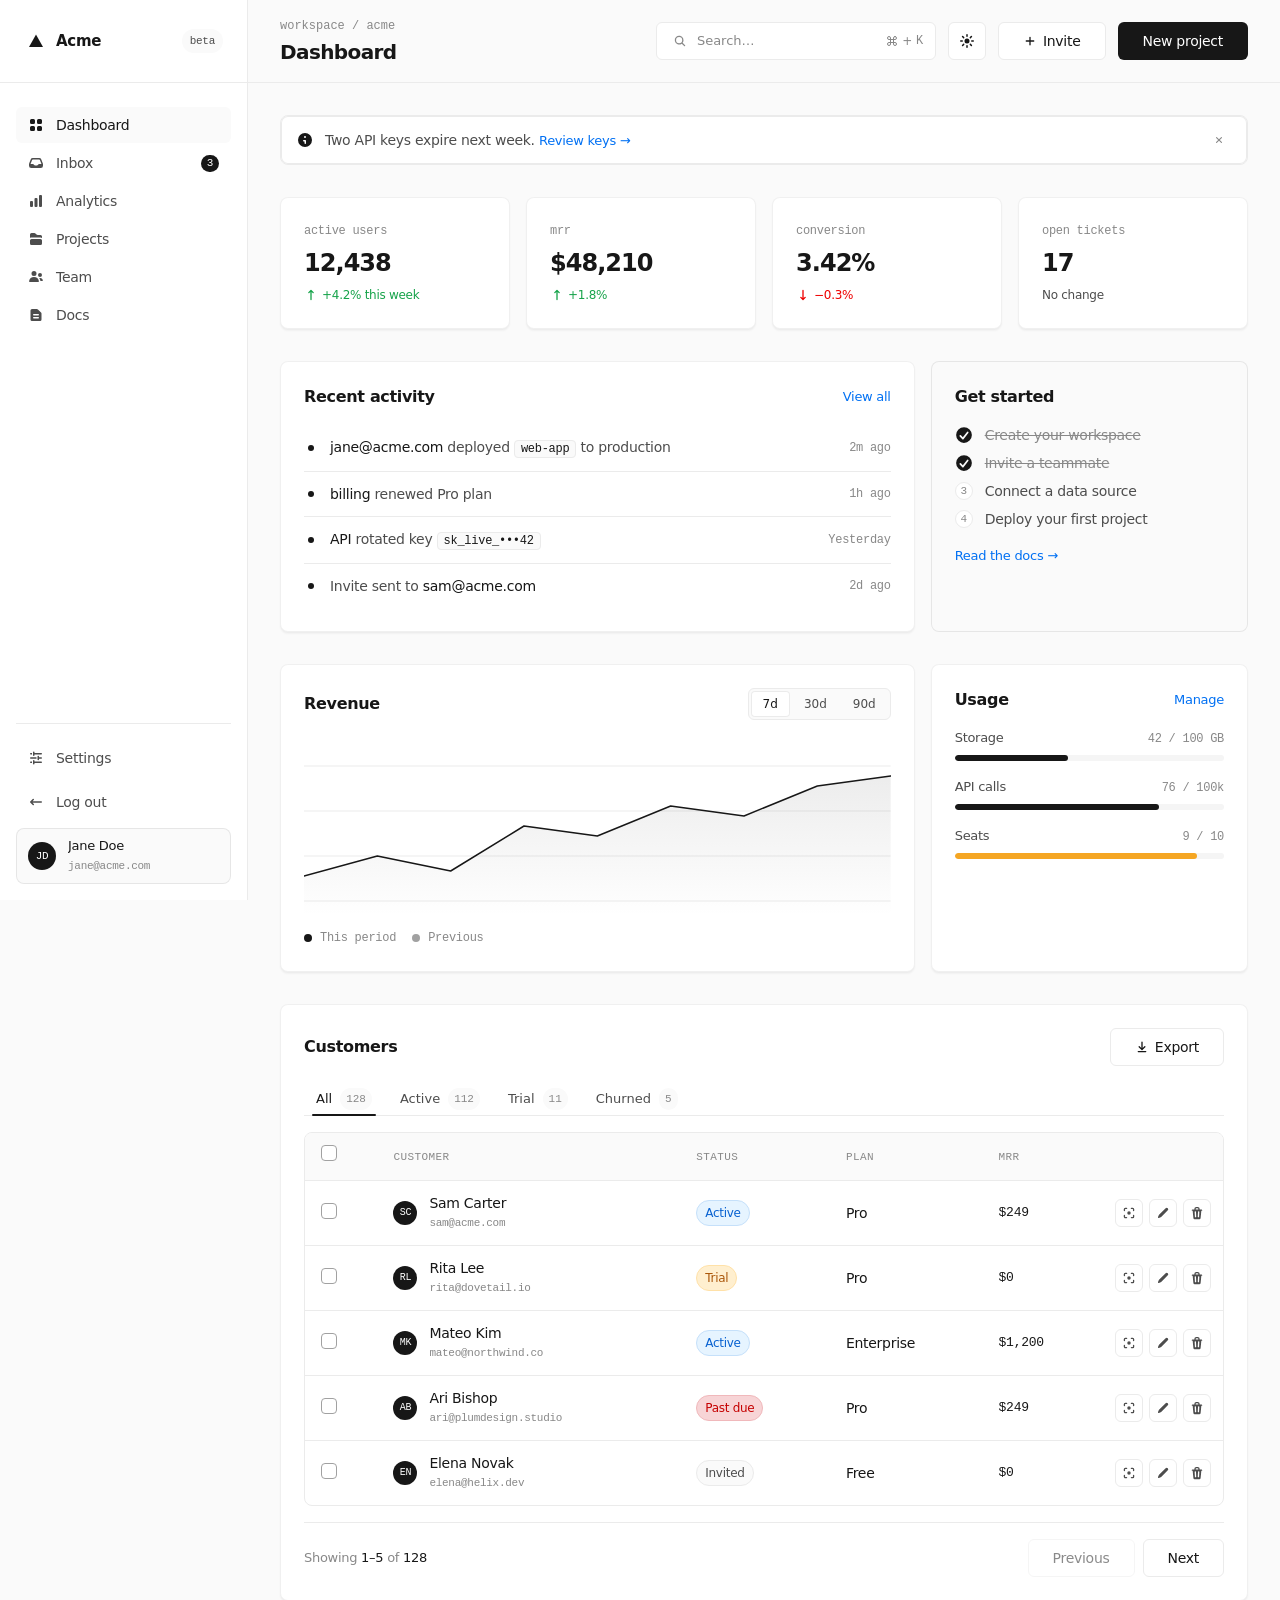
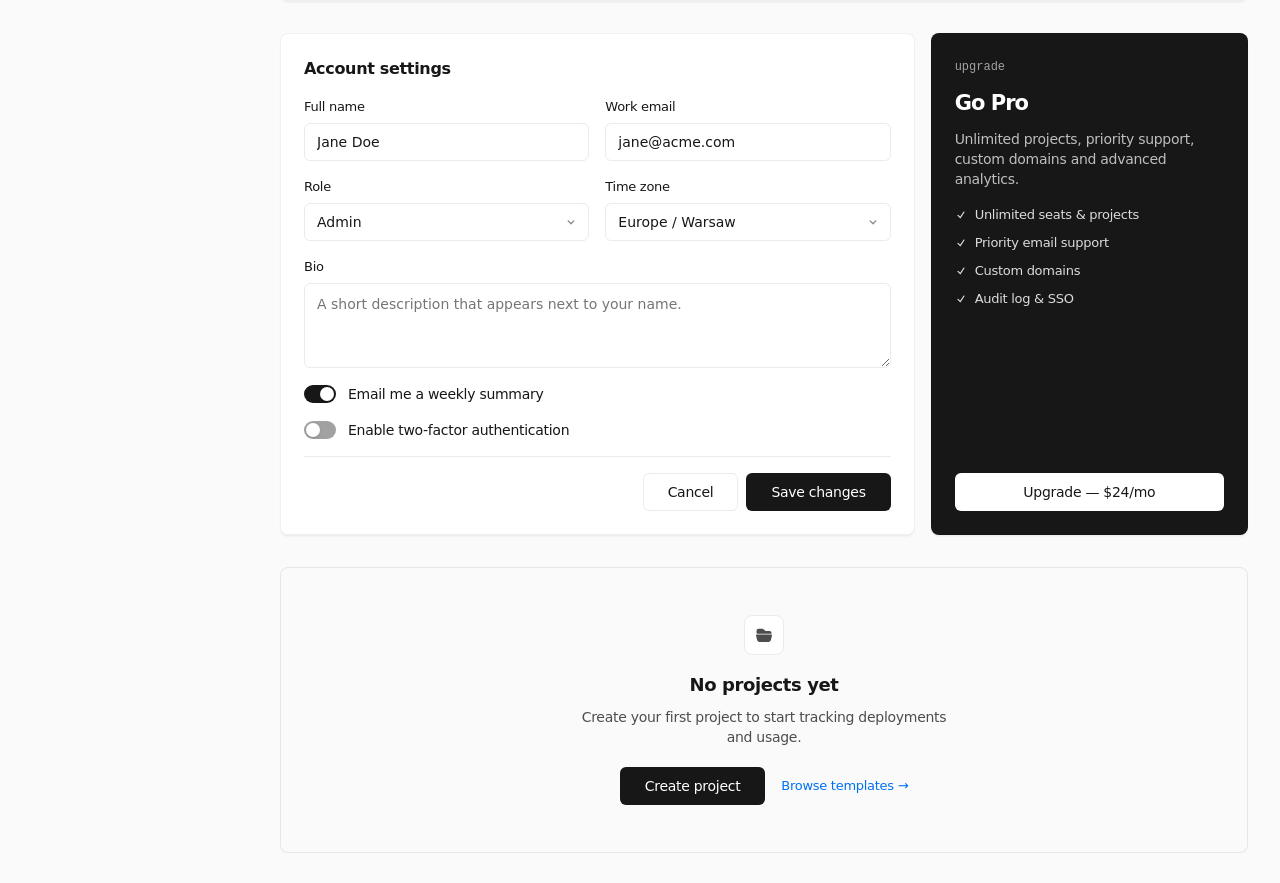
==== commit 73ab5990: "added dark theme" ====
--- a/dashboard.html
+++ b/dashboard.html
@@ -5,6 +5,15 @@
     <meta name="viewport" content="width=device-width, initial-scale=1" />
     <title>Dashboard — SaaS Template</title>
     <link rel="stylesheet" href="styles.css" />
+    <script>
+      (function () {
+        try {
+          var saved = localStorage.getItem("theme");
+          var theme = saved || (window.matchMedia("(prefers-color-scheme: dark)").matches ? "dark" : "light");
+          document.documentElement.setAttribute("data-theme", theme);
+        } catch (_) {}
+      })();
+    </script>
   </head>
   <body>
     <a class="skip-link" href="#main">Skip to content</a>
@@ -142,6 +151,16 @@
                 <kbd>K</kbd>
               </span>
             </label>
+            <button class="theme-toggle" type="button" aria-label="Toggle theme">
+              <!-- heroicons:micro sun -->
+              <svg class="theme-toggle__icon theme-toggle__icon--sun" viewBox="0 0 16 16" fill="currentColor" aria-hidden="true">
+                <path d="M8 1a.75.75 0 0 1 .75.75v1.5a.75.75 0 0 1-1.5 0v-1.5A.75.75 0 0 1 8 1ZM10.5 8a2.5 2.5 0 1 1-5 0 2.5 2.5 0 0 1 5 0ZM12.95 4.11a.75.75 0 1 0-1.06-1.06l-1.062 1.06a.75.75 0 0 0 1.061 1.062l1.06-1.061ZM15 8a.75.75 0 0 1-.75.75h-1.5a.75.75 0 0 1 0-1.5h1.5A.75.75 0 0 1 15 8ZM11.89 12.95a.75.75 0 0 0 1.06-1.06l-1.06-1.062a.75.75 0 0 0-1.062 1.061l1.061 1.06ZM8 12a.75.75 0 0 1 .75.75v1.5a.75.75 0 0 1-1.5 0v-1.5A.75.75 0 0 1 8 12ZM5.172 11.89a.75.75 0 0 0-1.061-1.062L3.05 11.89a.75.75 0 1 0 1.06 1.06l1.06-1.06ZM4 8a.75.75 0 0 1-.75.75h-1.5a.75.75 0 0 1 0-1.5h1.5A.75.75 0 0 1 4 8ZM4.11 5.172A.75.75 0 0 0 5.173 4.11L4.11 3.05a.75.75 0 1 0-1.06 1.06l1.06 1.06Z" />
+              </svg>
+              <!-- heroicons:micro moon -->
+              <svg class="theme-toggle__icon theme-toggle__icon--moon" viewBox="0 0 16 16" fill="currentColor" aria-hidden="true">
+                <path d="M14.438 10.148c.19-.425-.321-.787-.748-.601A5.5 5.5 0 0 1 6.453 2.31c.186-.427-.176-.938-.6-.748a6.501 6.501 0 1 0 8.585 8.586Z" />
+              </svg>
+            </button>
             <button class="btn btn--secondary" type="button">
               <!-- heroicons:micro plus -->
               <svg viewBox="0 0 16 16" fill="currentColor" aria-hidden="true">
@@ -294,8 +313,8 @@
                 <polyline points="0,140 75,120 150,135 225,90 300,100 375,70 450,80 525,50 600,40" fill="none" stroke="#171717" stroke-width="1.5" stroke-linecap="round" stroke-linejoin="round" />
               </svg>
               <ul class="legend">
-                <li><span class="legend__swatch" style="background:#171717"></span>This period</li>
-                <li><span class="legend__swatch" style="background:#a1a1a1"></span>Previous</li>
+                <li><span class="legend__swatch" style="background:var(--ink)"></span>This period</li>
+                <li><span class="legend__swatch" style="background:var(--hairline-strong)"></span>Previous</li>
               </ul>
             </section>
 
--- a/styles.css
+++ b/styles.css
@@ -2557,6 +2557,213 @@
   }
 }
 
+/* ───────────────────────────────────────────────
+   Chart — colors driven by tokens so dark mode flows
+   ─────────────────────────────────────────────── */
+.chart line { stroke: var(--hairline); }
+.chart polyline { stroke: var(--ink); }
+.chart stop { stop-color: var(--ink); }
+
+/* ───────────────────────────────────────────────
+   Theme toggle
+   ─────────────────────────────────────────────── */
+.theme-toggle {
+  display: inline-flex;
+  align-items: center;
+  justify-content: center;
+  width: 38px;
+  height: 38px;
+  border: 1px solid var(--hairline);
+  background: var(--canvas);
+  border-radius: var(--r-sm);
+  color: var(--ink);
+  cursor: pointer;
+  padding: 0;
+  flex: 0 0 auto;
+  transition: border-color 120ms ease, background 120ms ease, color 120ms ease;
+}
+
+.theme-toggle:hover {
+  border-color: var(--hairline-strong);
+}
+
+.theme-toggle svg {
+  width: 16px;
+  height: 16px;
+}
+
+.theme-toggle__icon--moon { display: none; }
+[data-theme="dark"] .theme-toggle__icon--sun { display: none; }
+[data-theme="dark"] .theme-toggle__icon--moon { display: inline-block; }
+
+.theme-toggle--float {
+  position: fixed;
+  top: var(--lg);
+  right: var(--lg);
+  z-index: 20;
+  box-shadow: var(--shadow-2);
+}
+
+.theme-toggle--nav {
+  width: 32px;
+  height: 32px;
+}
+
+@media (max-width: 960px) {
+  .theme-toggle--nav { margin-left: auto; }
+  .lp-nav__menu { margin-left: 0; }
+}
+
+/* ───────────────────────────────────────────────
+   Dark theme
+   ─────────────────────────────────────────────── */
+:root { color-scheme: light; }
+
+[data-theme="dark"] {
+  color-scheme: dark;
+
+  --primary: #ededed;
+  --on-primary: #0a0a0a;
+  --ink: #ededed;
+  --body: #a3a3a3;
+  --mute: #737373;
+  --hairline: #262626;
+  --hairline-strong: #525252;
+  --canvas: #0a0a0a;
+  --canvas-soft: #000000;
+  --canvas-soft-2: #1a1a1a;
+  --link: #3291ff;
+  --link-deep: #6ab2ff;
+  --success: #3291ff;
+  --error: #ff5555;
+  --warning: #f5a623;
+
+  --shadow-1: inset 0 0 0 1px rgba(255, 255, 255, 0.06);
+  --shadow-2: 0 1px 1px rgba(0, 0, 0, 0.4),
+    0 2px 2px rgba(0, 0, 0, 0.2),
+    inset 0 0 0 1px rgba(255, 255, 255, 0.07);
+  --shadow-3: 0 2px 2px rgba(0, 0, 0, 0.5),
+    0 8px 8px -8px rgba(0, 0, 0, 0.5),
+    inset 0 0 0 1px rgba(255, 255, 255, 0.09);
+}
+
+/* primary button hover — invert to a slightly darker light */
+[data-theme="dark"] .btn--primary:hover,
+[data-theme="dark"] .lp-nav__pill--signup:hover {
+  background: #d4d4d4;
+}
+
+/* selection */
+[data-theme="dark"] ::selection {
+  background: var(--ink);
+  color: #0a0a0a;
+}
+
+/* surfaces that are intentionally dark — keep them dark in dark mode too,
+   as a slightly elevated accent against the near-black page background */
+[data-theme="dark"] .panel--dark,
+[data-theme="dark"] .pricing-card--featured,
+[data-theme="dark"] .lp-cta-band {
+  background: #1a1a1a;
+  color: #ededed;
+}
+
+[data-theme="dark"] .pricing-card--featured {
+  border-color: #2e2e2e;
+}
+
+[data-theme="dark"] .panel--dark .on-dark,
+[data-theme="dark"] .panel--dark h2,
+[data-theme="dark"] .pricing-card--featured .pricing-card__name,
+[data-theme="dark"] .pricing-card--featured .pricing-card__amount,
+[data-theme="dark"] .lp-cta-band .lp-h2 {
+  color: #ededed;
+}
+
+/* buttons placed on dark surfaces — light fill, dark text */
+[data-theme="dark"] .btn--on-dark,
+[data-theme="dark"] .pricing-card--featured .btn--secondary,
+[data-theme="dark"] .lp-cta-band .btn--secondary {
+  background: #ededed;
+  color: #1a1a1a;
+  border-color: transparent;
+}
+
+[data-theme="dark"] .btn--on-dark:hover,
+[data-theme="dark"] .pricing-card--featured .btn--secondary:hover,
+[data-theme="dark"] .lp-cta-band .btn--secondary:hover {
+  background: rgba(255, 255, 255, 0.88);
+}
+
+/* ghost button on the dark CTA band — keep its text light */
+[data-theme="dark"] .lp-cta-band .btn--ghost-on-dark {
+  color: #ededed;
+}
+
+/* terminal mockup — stays dark */
+[data-theme="dark"] .lp-code {
+  background: #0a0a0a;
+  color: #ededed;
+}
+
+/* observability band keeps its #2a2a2a but its text uses --on-primary; fix */
+[data-theme="dark"] .lp-section--dark,
+[data-theme="dark"] .lp-section--dark .lp-h2,
+[data-theme="dark"] .lp-section--dark .feature-card__title,
+[data-theme="dark"] .lp-section--dark .feature-card__icon {
+  color: #ededed;
+}
+
+[data-theme="dark"] .lp-section--dark .feature-card {
+  background: #1a1a1a;
+}
+
+/* translucent marketing nav — flip to dark */
+[data-theme="dark"] .lp-nav {
+  background: rgba(0, 0, 0, 0.7);
+}
+
+/* hero mesh — invert from black radial to white radial */
+[data-theme="dark"] .mesh {
+  background:
+    radial-gradient(ellipse 70% 55% at 50% -8%, rgba(255, 255, 255, 0.10) 0%, transparent 70%),
+    radial-gradient(ellipse 100% 60% at 50% 0%, rgba(255, 255, 255, 0.05) 0%, transparent 75%),
+    linear-gradient(to bottom, rgba(255, 255, 255, 0.06) 0%, transparent 60%);
+}
+
+/* badges with hardcoded soft colors */
+[data-theme="dark"] .badge--success {
+  background: rgba(50, 145, 255, 0.15);
+  color: #6ab2ff;
+  border-color: rgba(50, 145, 255, 0.3);
+}
+
+[data-theme="dark"] .badge--warning {
+  background: rgba(245, 166, 35, 0.15);
+  color: #f5b342;
+  border-color: rgba(245, 166, 35, 0.3);
+}
+
+[data-theme="dark"] .badge--error {
+  background: rgba(255, 85, 85, 0.15);
+  color: #ff8585;
+  border-color: rgba(255, 85, 85, 0.3);
+}
+
+/* embedded SVG icons — checkmark fills baked into the URL need flipping */
+[data-theme="dark"] .checkbox input:checked + span {
+  background-image: url("data:image/svg+xml;utf8,<svg xmlns='http://www.w3.org/2000/svg' viewBox='0 0 16 16' fill='%230a0a0a'><path fill-rule='evenodd' d='M12.416 3.376a.75.75 0 0 1 .208 1.04l-5 7.5a.75.75 0 0 1-1.154.114l-3-3a.75.75 0 0 1 1.06-1.06l2.353 2.353 4.493-6.74a.75.75 0 0 1 1.04-.207Z' clip-rule='evenodd'/></svg>");
+}
+
+[data-theme="dark"] .checklist li.is-done::before {
+  background-image: url("data:image/svg+xml;utf8,<svg xmlns='http://www.w3.org/2000/svg' viewBox='0 0 16 16' fill='%23ededed'><path fill-rule='evenodd' d='M8 15A7 7 0 1 0 8 1a7 7 0 0 0 0 14Zm3.844-8.791a.75.75 0 0 0-1.188-.918l-3.7 4.79-1.649-1.833a.75.75 0 1 0-1.114 1.004l2.25 2.5a.75.75 0 0 0 1.15-.043l4.25-5.5Z' clip-rule='evenodd'/></svg>");
+}
+
+[data-theme="dark"] .lp-split__copy li::before,
+[data-theme="dark"] .pricing-card:not(.pricing-card--featured) .pricing-card__features li::before {
+  background-image: url("data:image/svg+xml;utf8,<svg xmlns='http://www.w3.org/2000/svg' viewBox='0 0 16 16' fill='%23ededed'><path fill-rule='evenodd' d='M12.416 3.376a.75.75 0 0 1 .208 1.04l-5 7.5a.75.75 0 0 1-1.154.114l-3-3a.75.75 0 0 1 1.06-1.06l2.353 2.353 4.493-6.74a.75.75 0 0 1 1.04-.207Z' clip-rule='evenodd'/></svg>");
+}
+
 @media (max-width: 720px) {
   .app {
     grid-template-columns: 1fr;
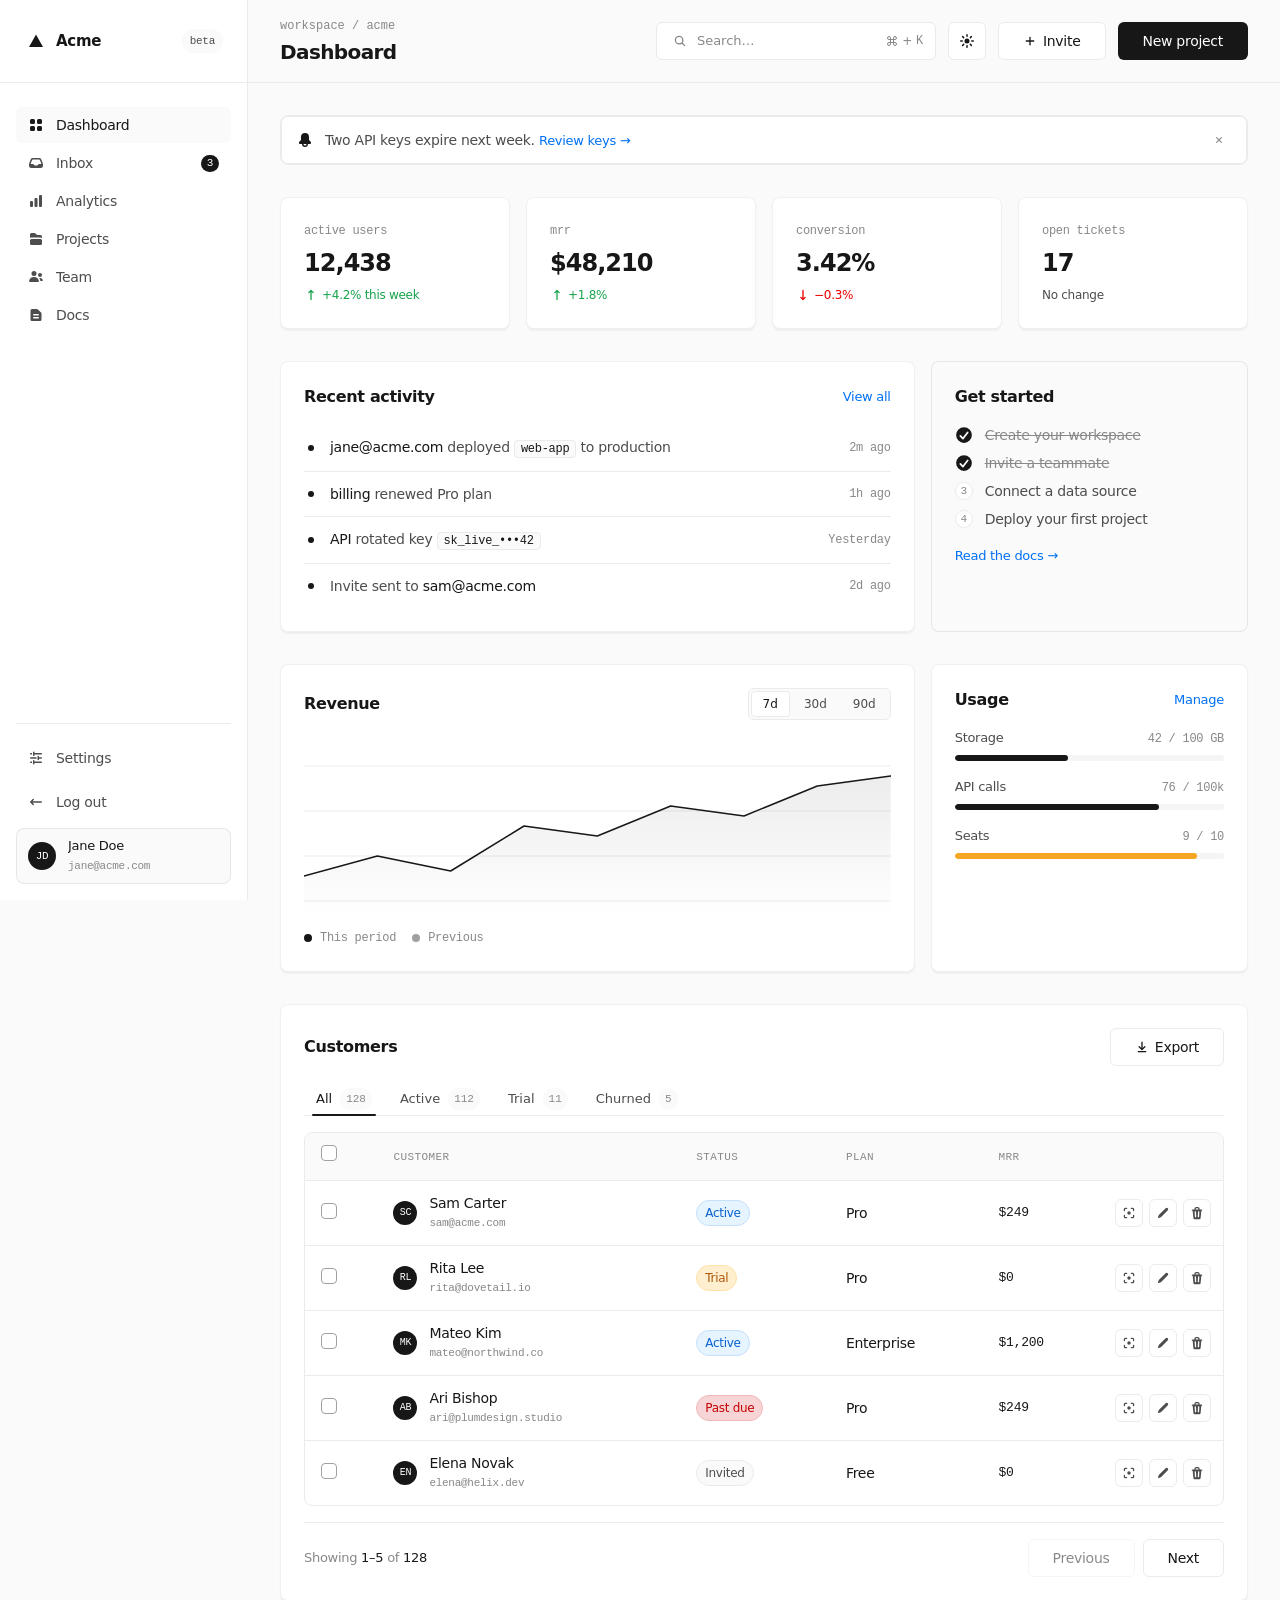
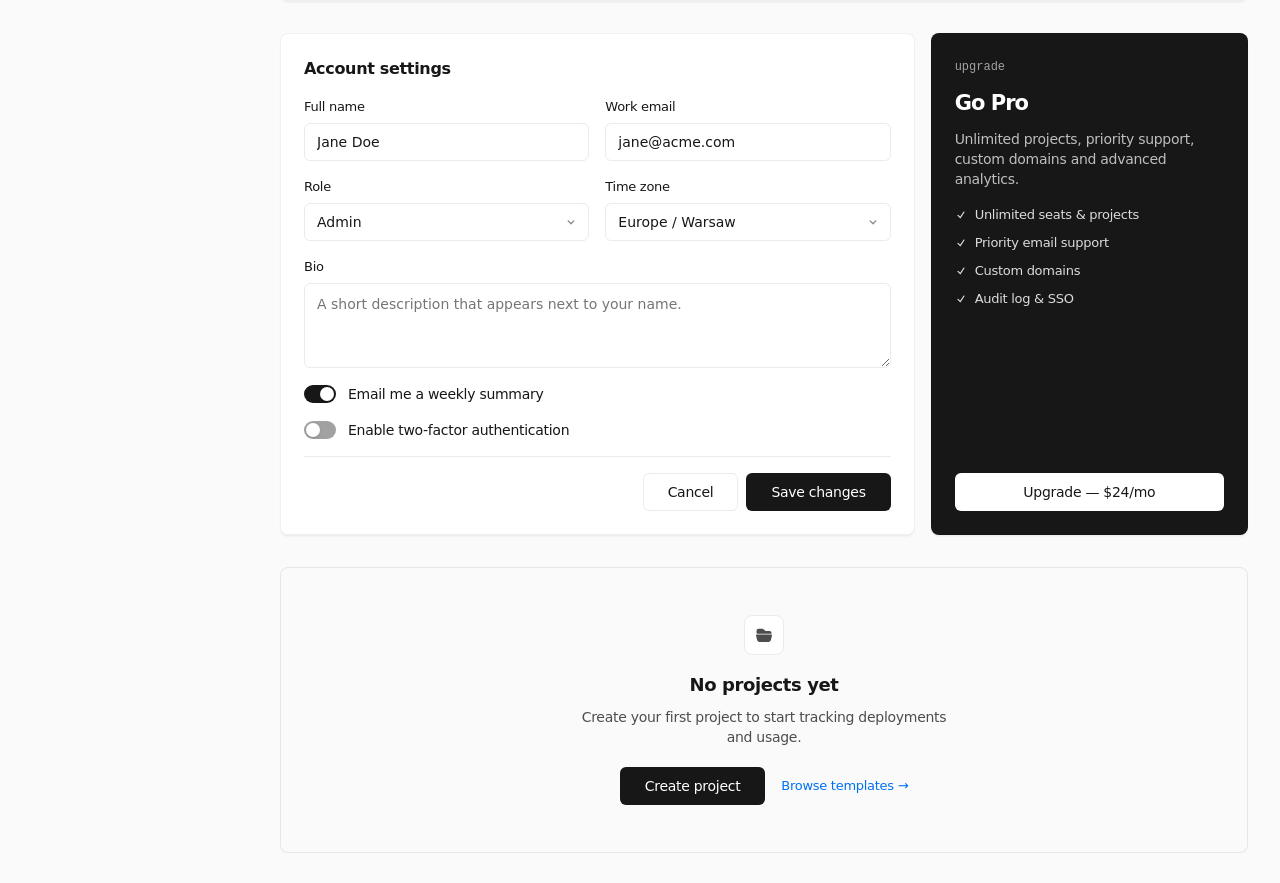
==== commit b5a4f0bf: "Soften dark theme and refine landing/dashboard details - Lift the dark palette from near-black to a " ====
--- a/dashboard.html
+++ b/dashboard.html
@@ -177,7 +177,7 @@
           <!-- ─── alert banner ─── -->
           <div class="alert" role="status">
             <svg class="alert__icon" viewBox="0 0 16 16" fill="currentColor" aria-hidden="true">
-              <path fill-rule="evenodd" d="M15 8A7 7 0 1 1 1 8a7 7 0 0 1 14 0ZM9 5a1 1 0 1 1-2 0 1 1 0 0 1 2 0ZM6.75 8a.75.75 0 0 0 0 1.5h.75v1.75a.75.75 0 0 0 1.5 0v-2.5A.75.75 0 0 0 8.25 8h-1.5Z" clip-rule="evenodd" />
+              <path fill-rule="evenodd" d="M12 5a4 4 0 0 0-8 0v2.379a1.5 1.5 0 0 1-.44 1.06L2.294 9.707a1 1 0 0 0-.293.707V11a1 1 0 0 0 1 1h2a3 3 0 1 0 6 0h2a1 1 0 0 0 1-1v-.586a1 1 0 0 0-.293-.707L12.44 8.44A1.5 1.5 0 0 1 12 7.38V5Zm-5.5 7a1.5 1.5 0 0 0 3 0h-3Z" clip-rule="evenodd" />
             </svg>
             <span class="alert__msg">
               Two API keys expire next week.
--- a/styles.css
+++ b/styles.css
@@ -2623,15 +2623,15 @@
   color-scheme: dark;
 
   --primary: #ededed;
-  --on-primary: #0a0a0a;
-  --ink: #ededed;
-  --body: #a3a3a3;
-  --mute: #737373;
-  --hairline: #262626;
-  --hairline-strong: #525252;
-  --canvas: #0a0a0a;
-  --canvas-soft: #000000;
-  --canvas-soft-2: #1a1a1a;
+  --on-primary: #1b1c22;
+  --ink: #ececee;
+  --body: #a8abb2;
+  --mute: #7c7f87;
+  --hairline: #34363f;
+  --hairline-strong: #4b4e58;
+  --canvas: #25272e;
+  --canvas-soft: #1b1c22;
+  --canvas-soft-2: #2f313a;
   --link: #3291ff;
   --link-deep: #6ab2ff;
   --success: #3291ff;
@@ -2664,12 +2664,27 @@
 [data-theme="dark"] .panel--dark,
 [data-theme="dark"] .pricing-card--featured,
 [data-theme="dark"] .lp-cta-band {
-  background: #1a1a1a;
+  background: #33353e;
   color: #ededed;
 }
 
 [data-theme="dark"] .pricing-card--featured {
-  border-color: #2e2e2e;
+  border-color: #474a55;
+}
+
+/* landing cards on the plain page sit too close to the background — lift
+   their fill and border so they read as distinct surfaces (the featured
+   pricing card and dark section cards keep their own, more specific rules) */
+[data-theme="dark"] .feature-card,
+[data-theme="dark"] .pricing-card:not(.pricing-card--featured) {
+  background: #292b33;
+  border-color: #3a3d47;
+}
+
+/* "most popular" pill — was dark text on a dark pill; flip it to light */
+[data-theme="dark"] .pricing-card--featured .pricing-card__tag {
+  background: rgba(255, 255, 255, 0.16);
+  color: #ededed;
 }
 
 [data-theme="dark"] .panel--dark .on-dark,
@@ -2715,7 +2730,7 @@
 }
 
 [data-theme="dark"] .lp-section--dark .feature-card {
-  background: #1a1a1a;
+  background: #2f313a;
 }
 
 /* translucent marketing nav — flip to dark */
